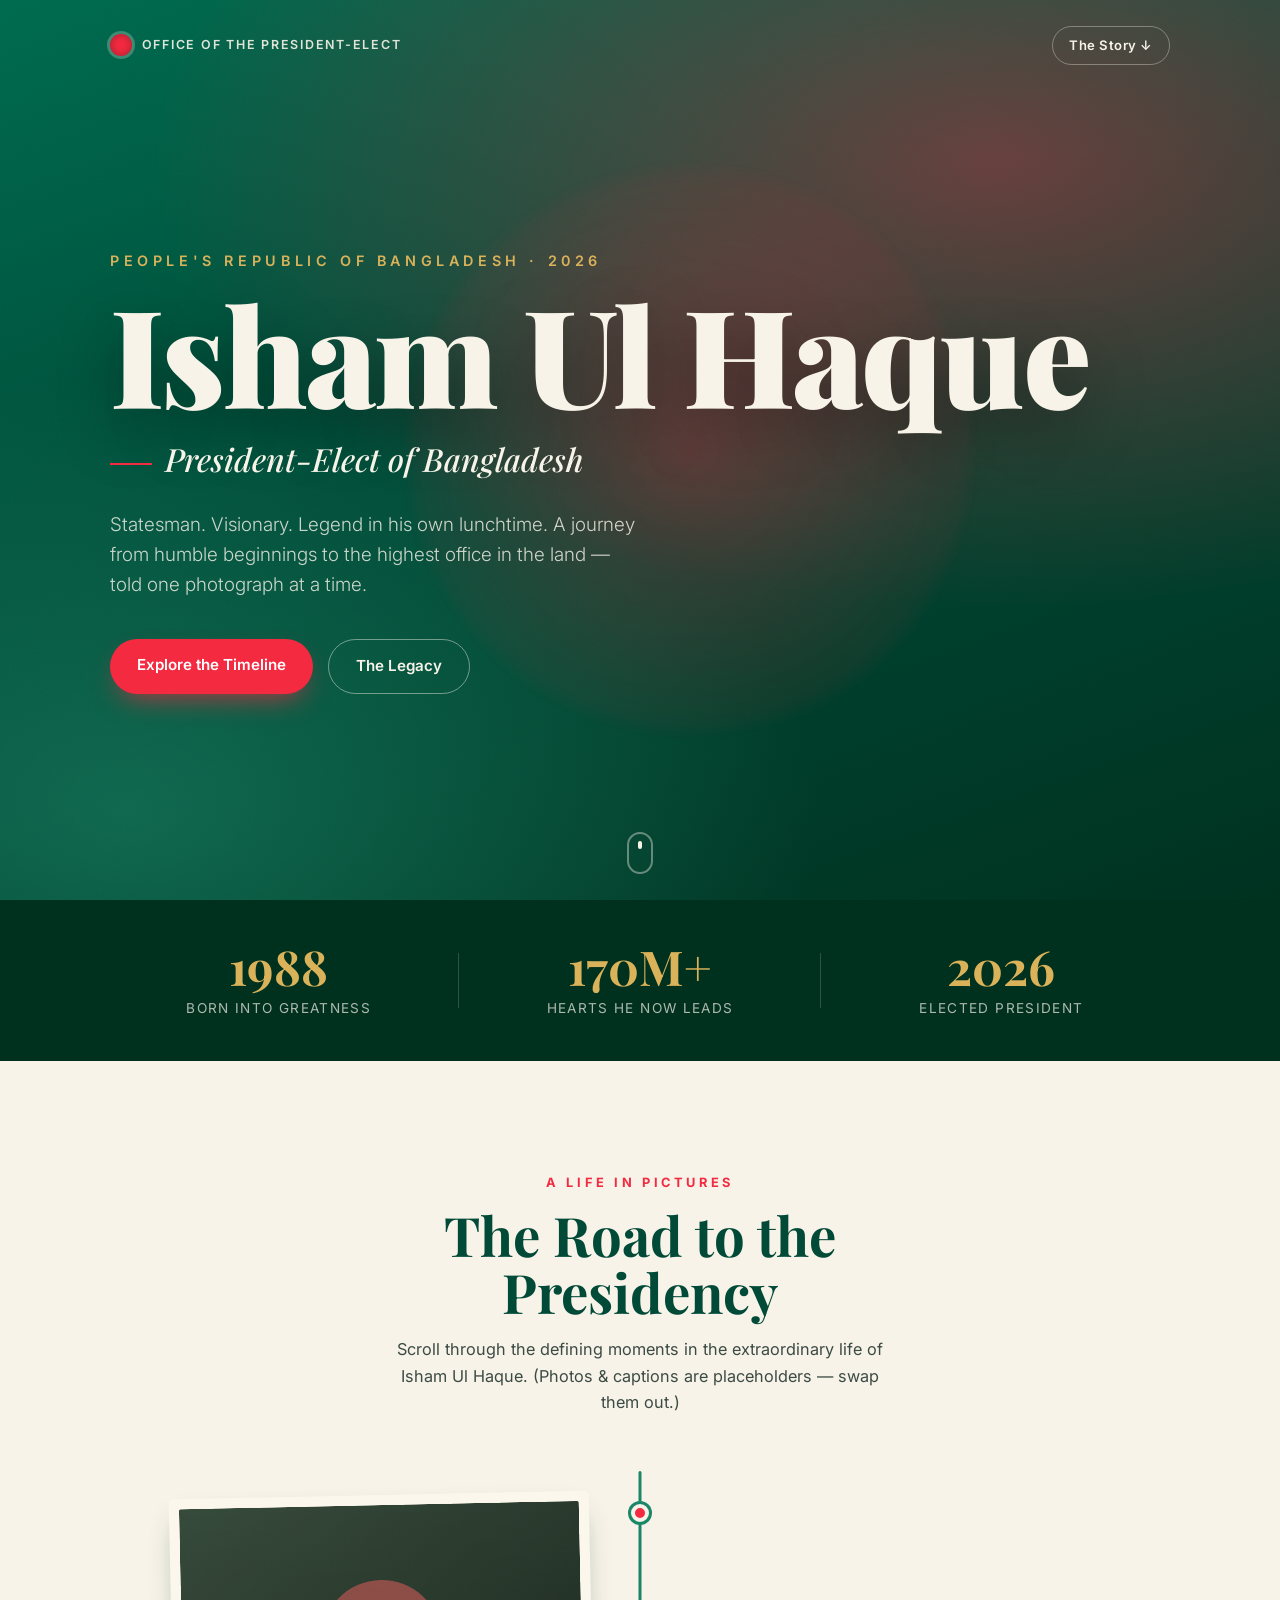
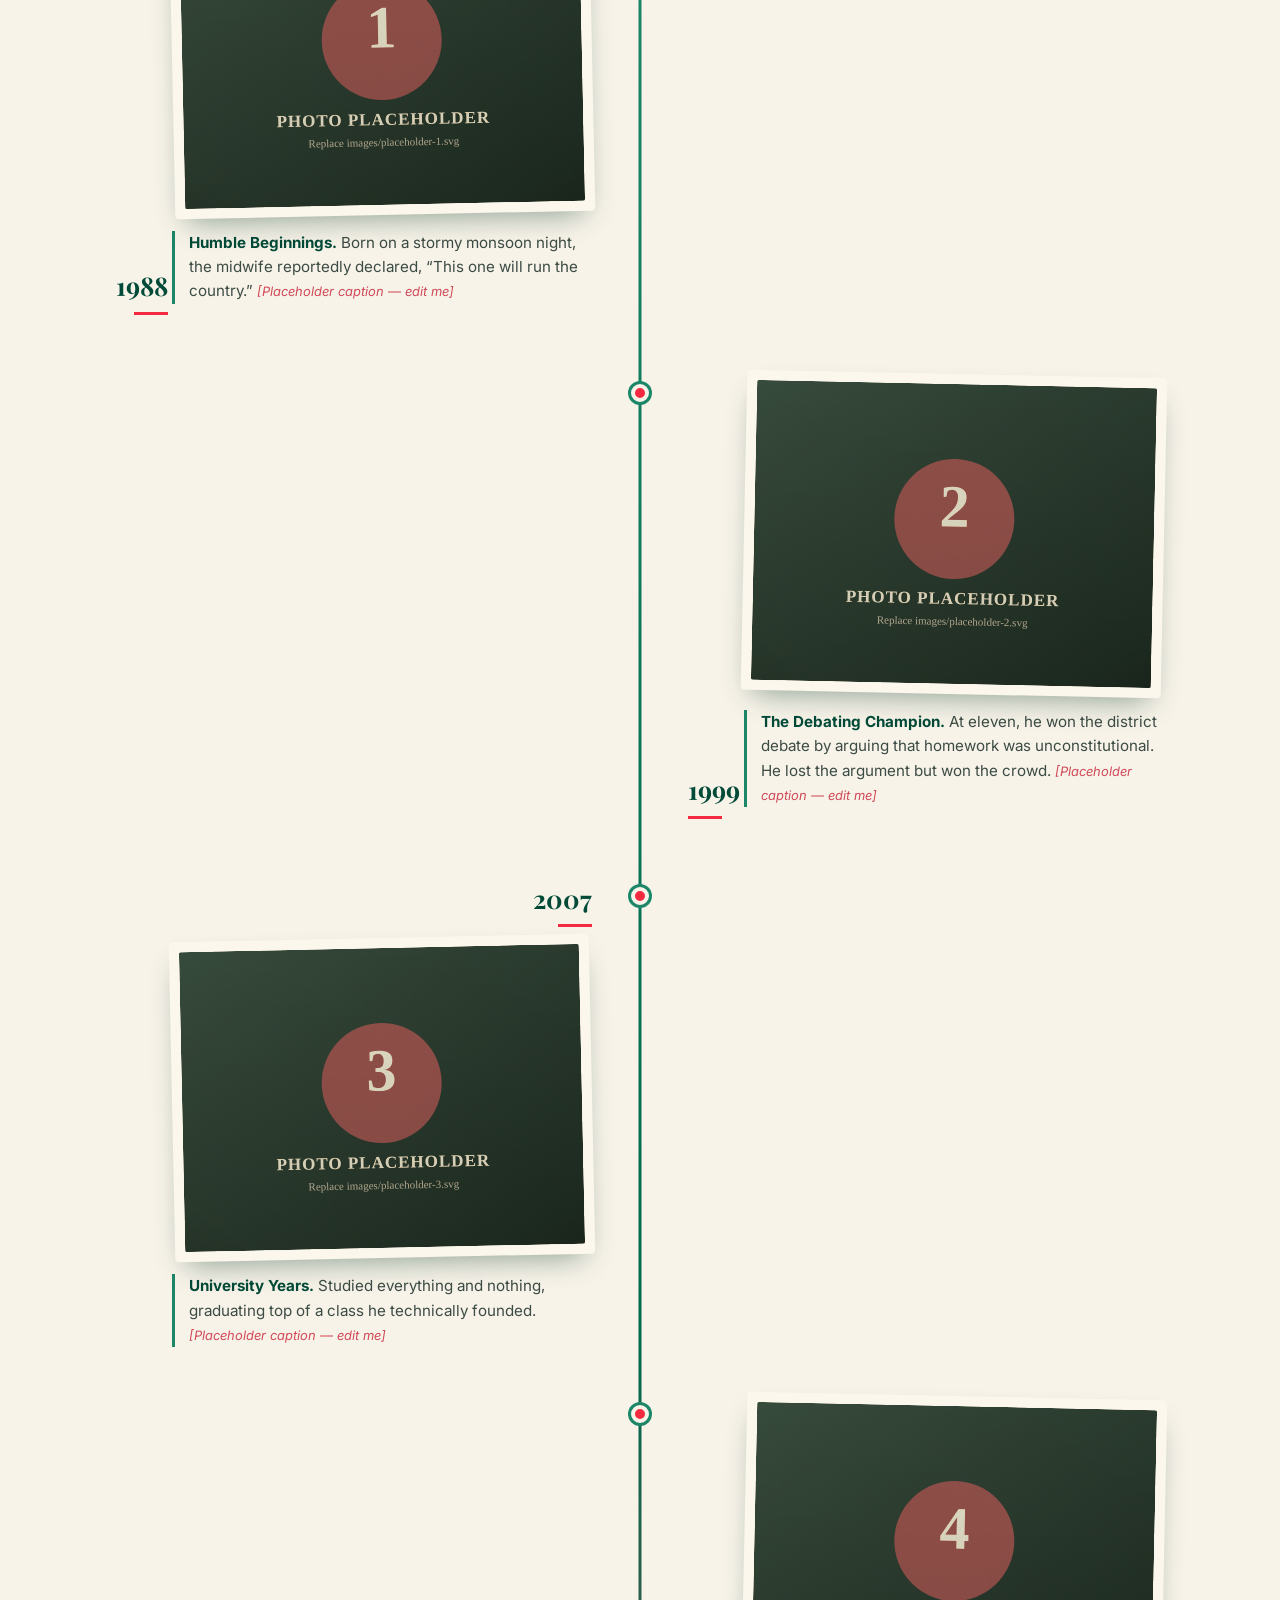
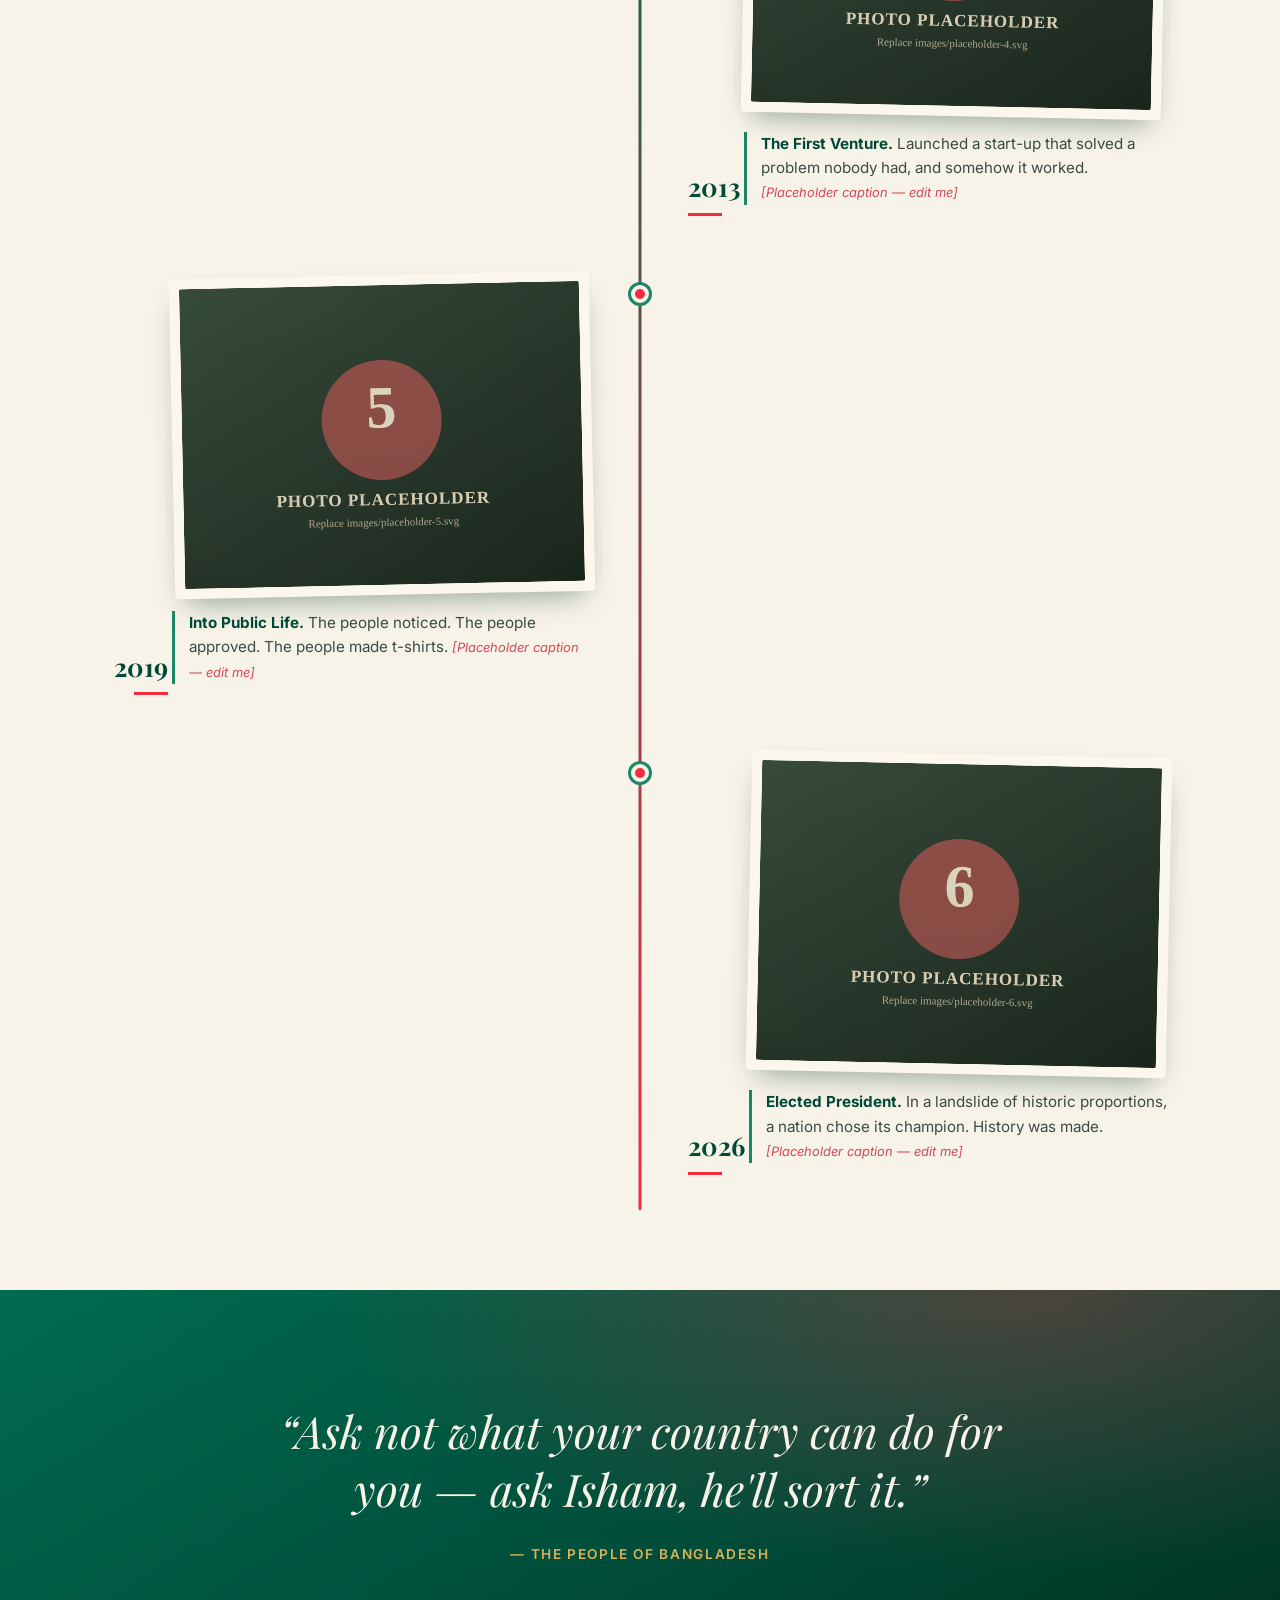
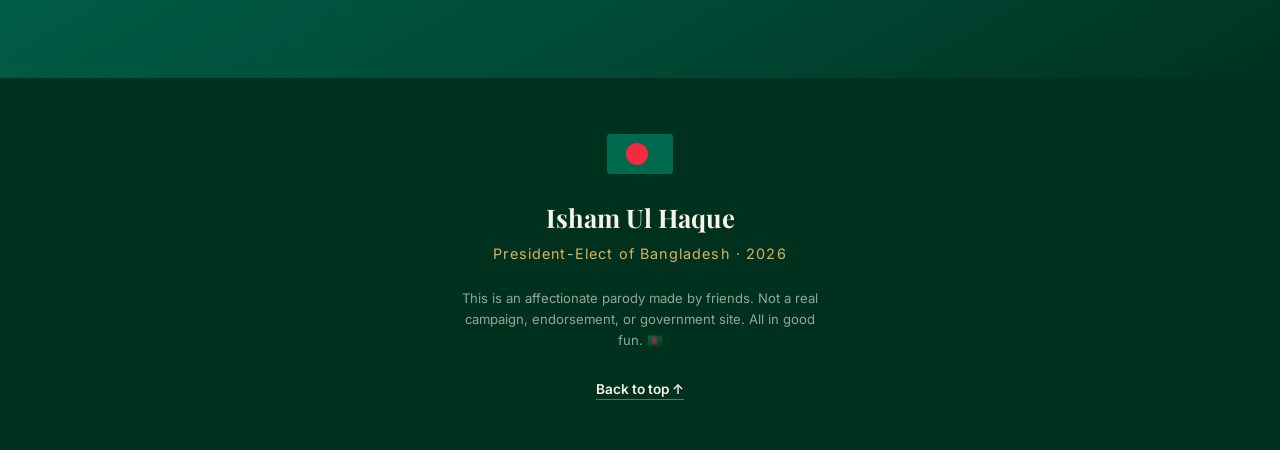
==== index.html @ 790d719e "Add Isham Ul Haque presidential timeline site Static one-page site with a full-width hero and a scro" ====
<!DOCTYPE html>
<html lang="en">
<head>
  <meta charset="UTF-8" />
  <meta name="viewport" content="width=device-width, initial-scale=1.0" />
  <title>Isham Ul Haque — President-Elect of Bangladesh 2026</title>
  <meta name="description" content="The life and biography of Isham Ul Haque, President-Elect of Bangladesh, 2026." />
  <link rel="preconnect" href="https://fonts.googleapis.com" />
  <link rel="preconnect" href="https://fonts.gstatic.com" crossorigin />
  <link href="https://fonts.googleapis.com/css2?family=Playfair+Display:ital,wght@0,500;0,700;0,900;1,500&family=Inter:wght@300;400;500;600;700&display=swap" rel="stylesheet" />
  <link rel="stylesheet" href="styles.css" />
</head>
<body>
  <!-- ===================== HERO / ABOVE THE FOLD ===================== -->
  <header class="hero" id="top">
    <div class="hero__bg" aria-hidden="true"></div>
    <div class="hero__paper" aria-hidden="true"></div>

    <nav class="nav">
      <span class="nav__brand">
        <span class="nav__seal" aria-hidden="true"></span>
        Office of the President-Elect
      </span>
      <a class="nav__cta" href="#timeline">The Story ↓</a>
    </nav>

    <div class="hero__inner">
      <p class="hero__eyebrow">People's Republic of Bangladesh · 2026</p>
      <h1 class="hero__title">Isham Ul&nbsp;Haque</h1>
      <p class="hero__subtitle">President-Elect of Bangladesh</p>
      <p class="hero__lede">
        Statesman. Visionary. Legend in his own lunchtime. A journey from humble
        beginnings to the highest office in the land — told one photograph at a time.
      </p>
      <div class="hero__actions">
        <a class="btn btn--primary" href="#timeline">Explore the Timeline</a>
        <a class="btn btn--ghost" href="#legacy">The Legacy</a>
      </div>
    </div>

    <a href="#timeline" class="hero__scroll" aria-label="Scroll to timeline">
      <span class="hero__scroll-dot"></span>
    </a>
  </header>

  <!-- ===================== INTRO STRIP ===================== -->
  <section class="strip">
    <div class="strip__inner">
      <div class="strip__stat">
        <span class="strip__num" data-count="1988">1988</span>
        <span class="strip__label">Born into greatness</span>
      </div>
      <div class="strip__stat">
        <span class="strip__num" data-count="170">170M+</span>
        <span class="strip__label">Hearts he now leads</span>
      </div>
      <div class="strip__stat">
        <span class="strip__num" data-count="2026">2026</span>
        <span class="strip__label">Elected President</span>
      </div>
    </div>
  </section>

  <!-- ===================== TIMELINE ===================== -->
  <main class="timeline" id="timeline">
    <div class="section-head">
      <p class="section-head__eyebrow">A Life in Pictures</p>
      <h2 class="section-head__title">The Road to the Presidency</h2>
      <p class="section-head__sub">
        Scroll through the defining moments in the extraordinary life of
        Isham Ul Haque. (Photos &amp; captions are placeholders — swap them out.)
      </p>
    </div>

    <ol class="tl">
      <!-- Repeat these <li> blocks for each moment. Replace the image src and text. -->
      <li class="tl__item">
        <div class="tl__marker" aria-hidden="true"></div>
        <span class="tl__year">1988</span>
        <figure class="photo">
          <div class="photo__frame">
            <img src="images/placeholder-1.svg" alt="Placeholder — young Isham" loading="lazy" />
            <span class="photo__grain" aria-hidden="true"></span>
          </div>
          <figcaption class="photo__cap">
            <strong>Humble Beginnings.</strong> Born on a stormy monsoon night,
            the midwife reportedly declared, &ldquo;This one will run the country.&rdquo;
            <em>[Placeholder caption — edit me]</em>
          </figcaption>
        </figure>
      </li>

      <li class="tl__item">
        <div class="tl__marker" aria-hidden="true"></div>
        <span class="tl__year">1999</span>
        <figure class="photo">
          <div class="photo__frame">
            <img src="images/placeholder-2.svg" alt="Placeholder — school days" loading="lazy" />
            <span class="photo__grain" aria-hidden="true"></span>
          </div>
          <figcaption class="photo__cap">
            <strong>The Debating Champion.</strong> At eleven, he won the district
            debate by arguing that homework was unconstitutional. He lost the
            argument but won the crowd. <em>[Placeholder caption — edit me]</em>
          </figcaption>
        </figure>
      </li>

      <li class="tl__item">
        <div class="tl__marker" aria-hidden="true"></div>
        <span class="tl__year">2007</span>
        <figure class="photo">
          <div class="photo__frame">
            <img src="images/placeholder-3.svg" alt="Placeholder — university years" loading="lazy" />
            <span class="photo__grain" aria-hidden="true"></span>
          </div>
          <figcaption class="photo__cap">
            <strong>University Years.</strong> Studied everything and nothing,
            graduating top of a class he technically founded.
            <em>[Placeholder caption — edit me]</em>
          </figcaption>
        </figure>
      </li>

      <li class="tl__item">
        <div class="tl__marker" aria-hidden="true"></div>
        <span class="tl__year">2013</span>
        <figure class="photo">
          <div class="photo__frame">
            <img src="images/placeholder-4.svg" alt="Placeholder — first venture" loading="lazy" />
            <span class="photo__grain" aria-hidden="true"></span>
          </div>
          <figcaption class="photo__cap">
            <strong>The First Venture.</strong> Launched a start-up that solved a
            problem nobody had, and somehow it worked.
            <em>[Placeholder caption — edit me]</em>
          </figcaption>
        </figure>
      </li>

      <li class="tl__item">
        <div class="tl__marker" aria-hidden="true"></div>
        <span class="tl__year">2019</span>
        <figure class="photo">
          <div class="photo__frame">
            <img src="images/placeholder-5.svg" alt="Placeholder — public life" loading="lazy" />
            <span class="photo__grain" aria-hidden="true"></span>
          </div>
          <figcaption class="photo__cap">
            <strong>Into Public Life.</strong> The people noticed. The people
            approved. The people made t-shirts.
            <em>[Placeholder caption — edit me]</em>
          </figcaption>
        </figure>
      </li>

      <li class="tl__item">
        <div class="tl__marker" aria-hidden="true"></div>
        <span class="tl__year">2026</span>
        <figure class="photo">
          <div class="photo__frame">
            <img src="images/placeholder-6.svg" alt="Placeholder — election victory" loading="lazy" />
            <span class="photo__grain" aria-hidden="true"></span>
          </div>
          <figcaption class="photo__cap">
            <strong>Elected President.</strong> In a landslide of historic
            proportions, a nation chose its champion. History was made.
            <em>[Placeholder caption — edit me]</em>
          </figcaption>
        </figure>
      </li>
    </ol>
  </main>

  <!-- ===================== LEGACY / QUOTE ===================== -->
  <section class="legacy" id="legacy">
    <div class="legacy__paper" aria-hidden="true"></div>
    <blockquote class="legacy__quote">
      <p>&ldquo;Ask not what your country can do for you — ask Isham, he'll sort it.&rdquo;</p>
      <cite>— The People of Bangladesh</cite>
    </blockquote>
  </section>

  <!-- ===================== FOOTER ===================== -->
  <footer class="footer">
    <div class="footer__flag" aria-hidden="true">
      <span class="footer__flag-circle"></span>
    </div>
    <p class="footer__title">Isham Ul Haque</p>
    <p class="footer__sub">President-Elect of Bangladesh · 2026</p>
    <p class="footer__disclaimer">
      This is an affectionate parody made by friends. Not a real campaign,
      endorsement, or government site. All in good fun. 🇧🇩
    </p>
    <a class="footer__top" href="#top">Back to top ↑</a>
  </footer>

  <script src="script.js"></script>
</body>
</html>
---- styles.css ----
/* ============================================================
   Isham Ul Haque — President-Elect of Bangladesh 2026
   Palette: Bangladesh flag — Dark Green + Bright Red, plus tones
   ============================================================ */

:root {
  /* Flag core */
  --green: #006a4e;        /* Bangladesh bottle green */
  --green-deep: #004a37;
  --green-dark: #00311f;
  --green-soft: #1c8768;
  --red: #f42a41;          /* Bangladesh red */
  --red-deep: #c81e33;

  /* Tones / neutrals */
  --cream: #f7f3e9;
  --paper: #efe7d3;
  --ink: #1a2420;
  --ink-soft: #3c4b44;
  --gold: #d9b25a;

  --maxw: 1140px;
  --ease: cubic-bezier(0.22, 1, 0.36, 1);
  --shadow-lg: 0 30px 60px -20px rgba(0, 49, 31, 0.55);
  --shadow-md: 0 14px 30px -12px rgba(0, 49, 31, 0.45);
}

* { box-sizing: border-box; }

html { scroll-behavior: smooth; }

body {
  margin: 0;
  font-family: "Inter", system-ui, -apple-system, sans-serif;
  color: var(--ink);
  background: var(--cream);
  line-height: 1.6;
  -webkit-font-smoothing: antialiased;
  overflow-x: hidden;
}

h1, h2, h3, .hero__subtitle, .legacy__quote p, .footer__title {
  font-family: "Playfair Display", Georgia, serif;
}

img { max-width: 100%; display: block; }
a { color: inherit; }

/* ---- Shared paper texture (rough archive look) ---- */
.hero__paper,
.legacy__paper,
.photo__grain {
  background-image: url("data:image/svg+xml,%3Csvg xmlns='http://www.w3.org/2000/svg' width='300' height='300'%3E%3Cfilter id='n'%3E%3CfeTurbulence type='fractalNoise' baseFrequency='0.9' numOctaves='4' stitchTiles='stitch'/%3E%3CfeColorMatrix type='saturate' values='0'/%3E%3C/filter%3E%3Crect width='300' height='300' filter='url(%23n)' opacity='0.5'/%3E%3C/svg%3E");
}

/* ============================================================
   HERO
   ============================================================ */
.hero {
  position: relative;
  min-height: 100svh;
  display: flex;
  flex-direction: column;
  color: var(--cream);
  overflow: hidden;
  isolation: isolate;
}

.hero__bg {
  position: absolute;
  inset: 0;
  z-index: -2;
  background:
    radial-gradient(120% 90% at 78% 18%, rgba(244, 42, 65, 0.42), transparent 55%),
    radial-gradient(90% 80% at 10% 90%, rgba(28, 135, 104, 0.55), transparent 60%),
    linear-gradient(160deg, var(--green) 0%, var(--green-deep) 45%, var(--green-dark) 100%);
}

/* Faint national-circle motif */
.hero__bg::after {
  content: "";
  position: absolute;
  top: 50%;
  left: 50%;
  width: min(70vmin, 620px);
  aspect-ratio: 1;
  transform: translate(-42%, -50%);
  border-radius: 50%;
  background: radial-gradient(circle, rgba(244, 42, 65, 0.30), rgba(244, 42, 65, 0.06) 62%, transparent 66%);
  filter: blur(2px);
}

.hero__paper {
  position: absolute;
  inset: 0;
  z-index: -1;
  opacity: 0.10;
  mix-blend-mode: overlay;
  pointer-events: none;
}

/* Nav */
.nav {
  display: flex;
  align-items: center;
  justify-content: space-between;
  gap: 1rem;
  width: 100%;
  max-width: var(--maxw);
  margin: 0 auto;
  padding: 1.6rem clamp(1.2rem, 4vw, 2.5rem);
}

.nav__brand {
  display: inline-flex;
  align-items: center;
  gap: 0.6rem;
  font-size: 0.78rem;
  font-weight: 600;
  letter-spacing: 0.14em;
  text-transform: uppercase;
  color: rgba(247, 243, 233, 0.9);
}

.nav__seal {
  width: 22px;
  height: 22px;
  border-radius: 50%;
  background: var(--red);
  box-shadow: 0 0 0 3px rgba(247, 243, 233, 0.25), inset 0 0 8px rgba(0,0,0,0.3);
}

.nav__cta {
  font-size: 0.82rem;
  font-weight: 600;
  letter-spacing: 0.04em;
  text-decoration: none;
  padding: 0.5rem 1rem;
  border: 1px solid rgba(247, 243, 233, 0.35);
  border-radius: 999px;
  transition: background 0.3s var(--ease), border-color 0.3s var(--ease);
}
.nav__cta:hover { background: rgba(247, 243, 233, 0.12); border-color: rgba(247,243,233,0.6); }

/* Hero content */
.hero__inner {
  flex: 1;
  display: flex;
  flex-direction: column;
  justify-content: center;
  width: 100%;
  max-width: var(--maxw);
  margin: 0 auto;
  padding: 2rem clamp(1.2rem, 4vw, 2.5rem) 5rem;
}

.hero__eyebrow {
  margin: 0 0 1rem;
  font-size: clamp(0.72rem, 1.4vw, 0.9rem);
  letter-spacing: 0.32em;
  text-transform: uppercase;
  color: var(--gold);
  font-weight: 600;
}

.hero__title {
  margin: 0;
  font-weight: 900;
  font-size: clamp(3rem, 11vw, 8.5rem);
  line-height: 0.95;
  letter-spacing: -0.02em;
  text-shadow: 0 20px 60px rgba(0, 0, 0, 0.35);
}

.hero__subtitle {
  margin: 1rem 0 0;
  font-style: italic;
  font-weight: 500;
  font-size: clamp(1.2rem, 3.5vw, 2rem);
  color: var(--cream);
}

.hero__subtitle::before {
  content: "";
  display: inline-block;
  width: 42px;
  height: 2px;
  background: var(--red);
  vertical-align: middle;
  margin-right: 0.8rem;
}

.hero__lede {
  max-width: 44ch;
  margin: 1.6rem 0 2.4rem;
  font-size: clamp(1rem, 2vw, 1.18rem);
  color: rgba(247, 243, 233, 0.82);
  font-weight: 300;
}

.hero__actions { display: flex; flex-wrap: wrap; gap: 0.9rem; }

.btn {
  display: inline-block;
  padding: 0.9rem 1.7rem;
  border-radius: 999px;
  font-weight: 600;
  font-size: 0.95rem;
  text-decoration: none;
  transition: transform 0.25s var(--ease), box-shadow 0.25s var(--ease), background 0.25s var(--ease);
}
.btn--primary {
  background: var(--red);
  color: #fff;
  box-shadow: 0 12px 28px -10px rgba(244, 42, 65, 0.8);
}
.btn--primary:hover { background: var(--red-deep); transform: translateY(-3px); }
.btn--ghost {
  border: 1px solid rgba(247, 243, 233, 0.45);
  color: var(--cream);
}
.btn--ghost:hover { background: rgba(247, 243, 233, 0.1); transform: translateY(-3px); }

/* Scroll cue */
.hero__scroll {
  position: absolute;
  left: 50%;
  bottom: 1.6rem;
  transform: translateX(-50%);
  width: 26px;
  height: 42px;
  border: 2px solid rgba(247, 243, 233, 0.4);
  border-radius: 999px;
  display: flex;
  justify-content: center;
  padding-top: 7px;
}
.hero__scroll-dot {
  width: 4px; height: 8px;
  border-radius: 999px;
  background: var(--cream);
  animation: scrollDot 1.6s infinite;
}
@keyframes scrollDot {
  0% { opacity: 0; transform: translateY(-4px); }
  40% { opacity: 1; }
  80%, 100% { opacity: 0; transform: translateY(12px); }
}

/* ============================================================
   STAT STRIP
   ============================================================ */
.strip {
  background: var(--green-dark);
  color: var(--cream);
}
.strip__inner {
  max-width: var(--maxw);
  margin: 0 auto;
  padding: 2.6rem clamp(1.2rem, 4vw, 2.5rem);
  display: grid;
  grid-template-columns: repeat(3, 1fr);
  gap: 1.5rem;
  text-align: center;
}
.strip__stat { position: relative; }
.strip__stat:not(:last-child)::after {
  content: "";
  position: absolute;
  right: -0.75rem;
  top: 15%;
  height: 70%;
  width: 1px;
  background: rgba(247, 243, 233, 0.18);
}
.strip__num {
  display: block;
  font-family: "Playfair Display", serif;
  font-weight: 700;
  font-size: clamp(1.8rem, 5vw, 3rem);
  color: var(--gold);
  line-height: 1;
}
.strip__label {
  display: block;
  margin-top: 0.5rem;
  font-size: clamp(0.72rem, 1.6vw, 0.85rem);
  letter-spacing: 0.1em;
  text-transform: uppercase;
  color: rgba(247, 243, 233, 0.7);
}

/* ============================================================
   SECTION HEAD
   ============================================================ */
.section-head {
  max-width: 720px;
  margin: 0 auto;
  padding: clamp(3.5rem, 8vw, 6rem) 1.5rem 1rem;
  text-align: center;
}
.section-head__eyebrow {
  margin: 0 0 0.8rem;
  color: var(--red);
  font-weight: 700;
  letter-spacing: 0.28em;
  text-transform: uppercase;
  font-size: 0.8rem;
}
.section-head__title {
  margin: 0;
  font-size: clamp(2rem, 5.5vw, 3.4rem);
  font-weight: 700;
  color: var(--green-deep);
  line-height: 1.05;
}
.section-head__sub {
  margin: 1rem auto 0;
  max-width: 52ch;
  color: var(--ink-soft);
  font-size: 1.02rem;
}

/* ============================================================
   TIMELINE
   ============================================================ */
.timeline {
  max-width: var(--maxw);
  margin: 0 auto;
  padding: 1rem clamp(1.2rem, 4vw, 2.5rem) 2rem;
}

.tl {
  list-style: none;
  margin: 2.5rem 0 0;
  padding: 0;
  position: relative;
}
/* central spine */
.tl::before {
  content: "";
  position: absolute;
  top: 0;
  bottom: 0;
  left: 50%;
  transform: translateX(-50%);
  width: 3px;
  background: linear-gradient(var(--green-soft), var(--green), var(--red));
  border-radius: 3px;
}

.tl__item {
  position: relative;
  width: 50%;
  padding: 1.5rem 3rem 1.5rem 0;
  /* reveal-on-scroll */
  opacity: 0;
  transform: translateY(40px);
  transition: opacity 0.7s var(--ease), transform 0.7s var(--ease);
}
.tl__item.is-visible { opacity: 1; transform: none; }

.tl__item:nth-child(even) {
  margin-left: 50%;
  padding: 1.5rem 0 1.5rem 3rem;
}

.tl__marker {
  position: absolute;
  top: 2.1rem;
  width: 18px;
  height: 18px;
  border-radius: 50%;
  background: var(--red);
  border: 4px solid var(--cream);
  box-shadow: 0 0 0 3px var(--green-soft);
  z-index: 2;
}
.tl__item:nth-child(odd) .tl__marker { right: -9px; }
.tl__item:nth-child(even) .tl__marker { left: -9px; }

.tl__year {
  display: inline-block;
  font-family: "Playfair Display", serif;
  font-weight: 700;
  font-size: 1.6rem;
  color: var(--green-deep);
  margin-bottom: 0.7rem;
}
.tl__year::after {
  content: "";
  display: block;
  width: 34px;
  height: 3px;
  background: var(--red);
  margin-top: 0.35rem;
}
.tl__item:nth-child(odd) { text-align: right; }
.tl__item:nth-child(odd) .tl__year::after { margin-left: auto; }

/* ---- Archive photo card ---- */
.photo {
  margin: 0;
  display: inline-block;
  max-width: 420px;
  text-align: left;
}
.tl__item:nth-child(odd) .photo { margin-left: auto; }

.photo__frame {
  position: relative;
  overflow: hidden;
  border-radius: 4px;
  padding: 10px;                       /* photo-print border */
  background: #fbf7ec;
  box-shadow: var(--shadow-md);
  transform: rotate(-1.2deg);
  transition: transform 0.4s var(--ease), box-shadow 0.4s var(--ease);
}
.tl__item:nth-child(even) .photo__frame { transform: rotate(1.2deg); }
.photo__frame:hover {
  transform: rotate(0deg) scale(1.02);
  box-shadow: var(--shadow-lg);
}

.photo__frame img {
  width: 100%;
  aspect-ratio: 4 / 3;
  object-fit: cover;
  border-radius: 2px;
  /* archive / sepia treatment */
  filter: sepia(0.55) contrast(0.95) brightness(0.98) saturate(0.85);
}

/* rough paper grain overlaid on the photo */
.photo__grain {
  position: absolute;
  inset: 10px;
  border-radius: 2px;
  pointer-events: none;
  opacity: 0.35;
  mix-blend-mode: multiply;
  background-size: 220px 220px;
}
/* warm sepia wash + vignette for the archive feel */
.photo__frame::after {
  content: "";
  position: absolute;
  inset: 10px;
  border-radius: 2px;
  pointer-events: none;
  background:
    radial-gradient(120% 120% at 50% 40%, transparent 55%, rgba(60, 40, 15, 0.35) 100%),
    linear-gradient(180deg, rgba(120, 88, 40, 0.12), rgba(90, 60, 20, 0.20));
  mix-blend-mode: multiply;
}

.photo__cap {
  margin-top: 1rem;
  font-size: 0.95rem;
  color: var(--ink-soft);
  border-left: 3px solid var(--green-soft);
  padding-left: 0.9rem;
}
.photo__cap strong { color: var(--green-deep); }
.photo__cap em { color: var(--red-deep); font-style: italic; opacity: 0.8; font-size: 0.85em; }

/* ============================================================
   LEGACY QUOTE
   ============================================================ */
.legacy {
  position: relative;
  margin-top: 3rem;
  padding: clamp(4rem, 10vw, 7rem) 1.5rem;
  background:
    radial-gradient(90% 120% at 80% 0%, rgba(244, 42, 65, 0.30), transparent 60%),
    linear-gradient(150deg, var(--green) 0%, var(--green-deep) 60%, var(--green-dark) 100%);
  color: var(--cream);
  text-align: center;
  overflow: hidden;
  isolation: isolate;
}
.legacy__paper {
  position: absolute;
  inset: 0;
  z-index: -1;
  opacity: 0.09;
  mix-blend-mode: overlay;
}
.legacy__quote { margin: 0 auto; max-width: 780px; }
.legacy__quote p {
  font-size: clamp(1.5rem, 4.2vw, 2.8rem);
  font-style: italic;
  line-height: 1.3;
  margin: 0 0 1.4rem;
}
.legacy__quote cite {
  font-style: normal;
  font-weight: 600;
  letter-spacing: 0.12em;
  text-transform: uppercase;
  font-size: 0.85rem;
  color: var(--gold);
}

/* ============================================================
   FOOTER
   ============================================================ */
.footer {
  background: var(--green-dark);
  color: var(--cream);
  text-align: center;
  padding: 3.5rem 1.5rem 3rem;
}
.footer__flag {
  width: 66px;
  height: 40px;
  margin: 0 auto 1.4rem;
  background: var(--green);
  border-radius: 3px;
  display: flex;
  align-items: center;
  justify-content: center;
  box-shadow: var(--shadow-md);
}
.footer__flag-circle {
  width: 22px; height: 22px;
  border-radius: 50%;
  background: var(--red);
  margin-left: -6px;                    /* offset like the real flag */
}
.footer__title {
  margin: 0;
  font-size: 1.6rem;
  font-weight: 700;
}
.footer__sub {
  margin: 0.3rem 0 1.4rem;
  color: var(--gold);
  letter-spacing: 0.08em;
  font-size: 0.9rem;
}
.footer__disclaimer {
  max-width: 46ch;
  margin: 0 auto 1.6rem;
  font-size: 0.82rem;
  color: rgba(247, 243, 233, 0.6);
}
.footer__top {
  font-size: 0.85rem;
  font-weight: 600;
  text-decoration: none;
  color: var(--cream);
  border-bottom: 1px solid rgba(247, 243, 233, 0.35);
  padding-bottom: 2px;
}
.footer__top:hover { color: var(--gold); border-color: var(--gold); }

/* ============================================================
   RESPONSIVE — collapse timeline to single rail on mobile
   ============================================================ */
@media (max-width: 720px) {
  .tl::before { left: 18px; }
  .tl__item,
  .tl__item:nth-child(even) {
    width: 100%;
    margin-left: 0;
    padding: 1.2rem 0 1.2rem 3rem;
    text-align: left;
  }
  .tl__item:nth-child(odd) { text-align: left; }
  .tl__item:nth-child(odd) .tl__year::after { margin-left: 0; }
  .tl__item:nth-child(odd) .tl__marker,
  .tl__item:nth-child(even) .tl__marker { left: 9px; right: auto; }
  .tl__item:nth-child(odd) .photo { margin-left: 0; }
  .photo { max-width: 100%; }
}

@media (max-width: 420px) {
  .strip__inner { grid-template-columns: 1fr; gap: 1.8rem; }
  .strip__stat:not(:last-child)::after { display: none; }
}

/* Respect reduced motion */
@media (prefers-reduced-motion: reduce) {
  html { scroll-behavior: auto; }
  .tl__item { opacity: 1; transform: none; transition: none; }
  .hero__scroll-dot { animation: none; }
}
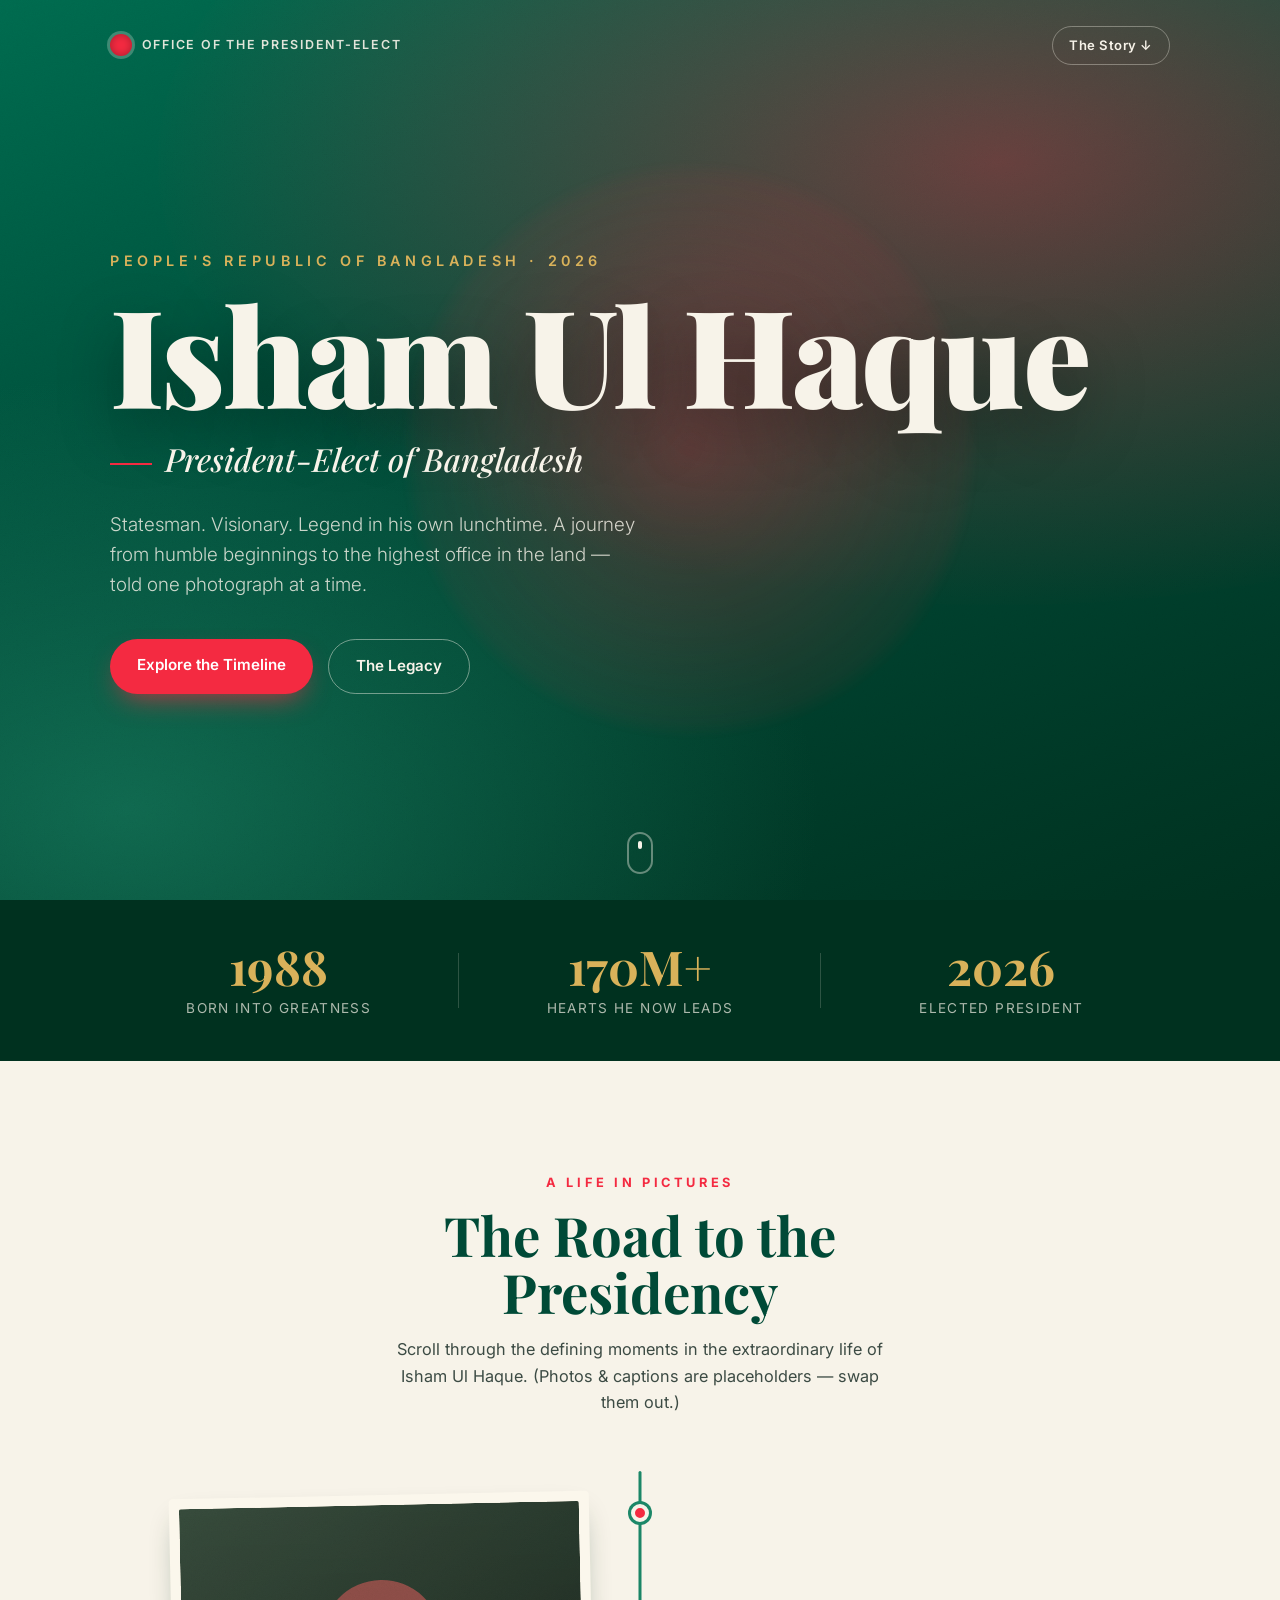
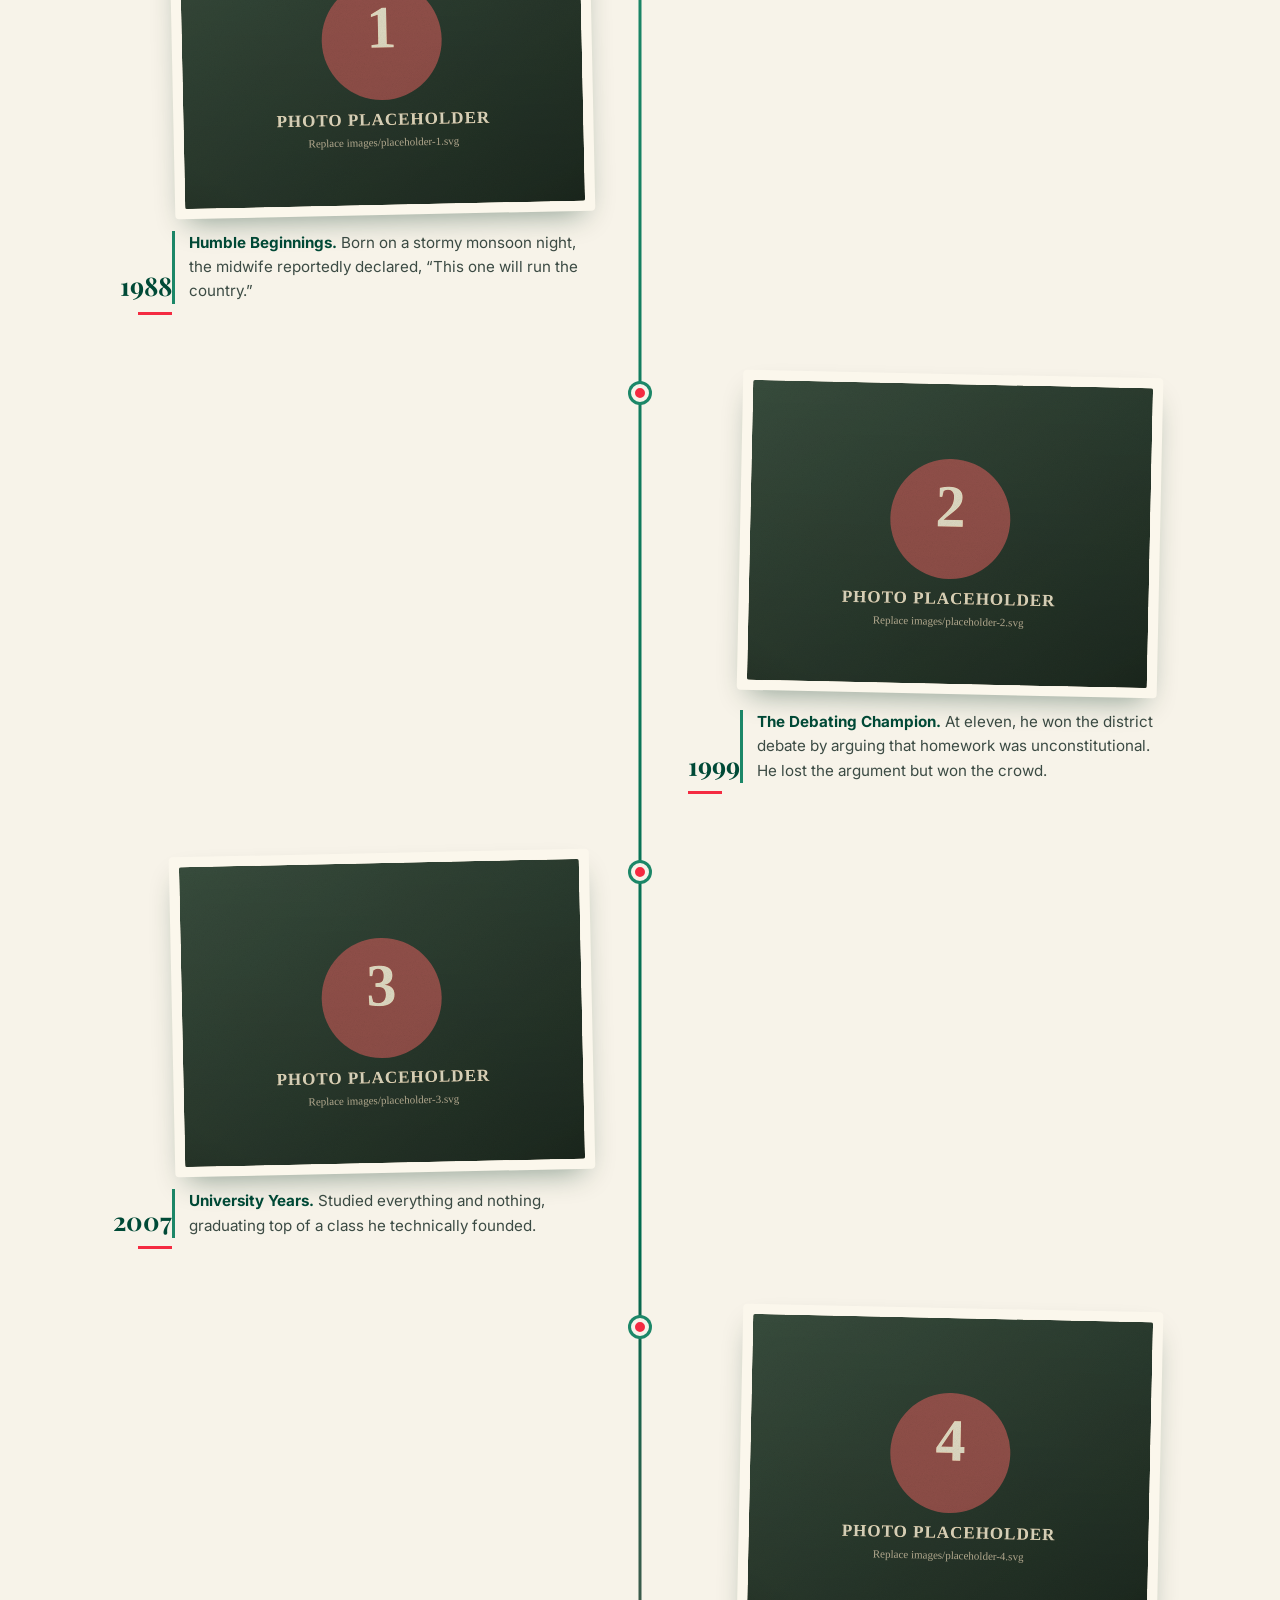
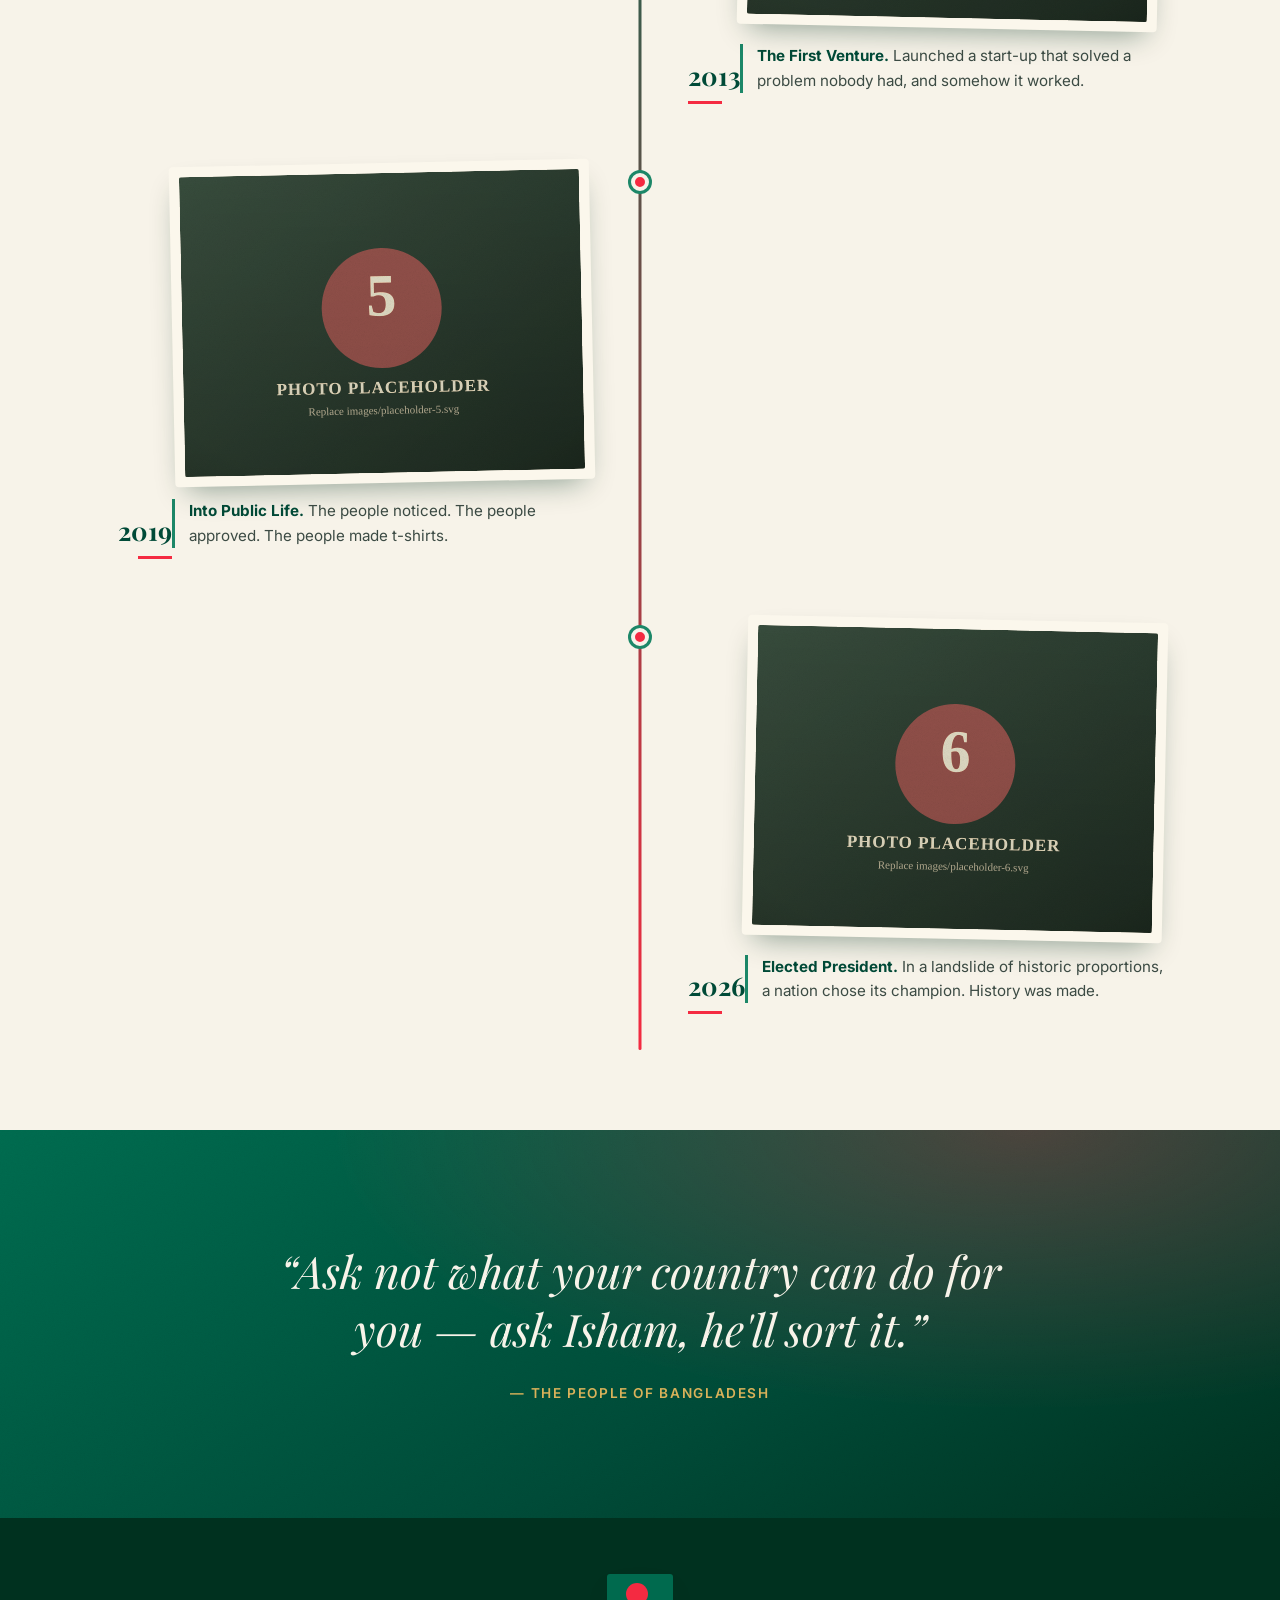
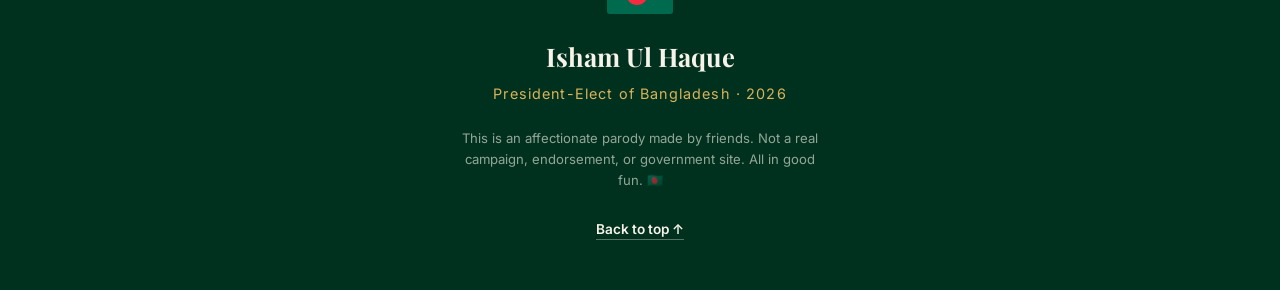
==== commit 4a477d87: "Add a simple offline CMS for timeline content Make the timeline data-driven and add a no-login edito" ====
--- a/index.html
+++ b/index.html
@@ -72,104 +72,15 @@
       </p>
     </div>
 
-    <ol class="tl">
-      <!-- Repeat these <li> blocks for each moment. Replace the image src and text. -->
-      <li class="tl__item">
-        <div class="tl__marker" aria-hidden="true"></div>
-        <span class="tl__year">1988</span>
-        <figure class="photo">
-          <div class="photo__frame">
-            <img src="images/placeholder-1.svg" alt="Placeholder — young Isham" loading="lazy" />
-            <span class="photo__grain" aria-hidden="true"></span>
-          </div>
-          <figcaption class="photo__cap">
-            <strong>Humble Beginnings.</strong> Born on a stormy monsoon night,
-            the midwife reportedly declared, &ldquo;This one will run the country.&rdquo;
-            <em>[Placeholder caption — edit me]</em>
-          </figcaption>
-        </figure>
-      </li>
-
-      <li class="tl__item">
-        <div class="tl__marker" aria-hidden="true"></div>
-        <span class="tl__year">1999</span>
-        <figure class="photo">
-          <div class="photo__frame">
-            <img src="images/placeholder-2.svg" alt="Placeholder — school days" loading="lazy" />
-            <span class="photo__grain" aria-hidden="true"></span>
-          </div>
-          <figcaption class="photo__cap">
-            <strong>The Debating Champion.</strong> At eleven, he won the district
-            debate by arguing that homework was unconstitutional. He lost the
-            argument but won the crowd. <em>[Placeholder caption — edit me]</em>
-          </figcaption>
-        </figure>
-      </li>
-
-      <li class="tl__item">
-        <div class="tl__marker" aria-hidden="true"></div>
-        <span class="tl__year">2007</span>
-        <figure class="photo">
-          <div class="photo__frame">
-            <img src="images/placeholder-3.svg" alt="Placeholder — university years" loading="lazy" />
-            <span class="photo__grain" aria-hidden="true"></span>
-          </div>
-          <figcaption class="photo__cap">
-            <strong>University Years.</strong> Studied everything and nothing,
-            graduating top of a class he technically founded.
-            <em>[Placeholder caption — edit me]</em>
-          </figcaption>
-        </figure>
-      </li>
-
-      <li class="tl__item">
-        <div class="tl__marker" aria-hidden="true"></div>
-        <span class="tl__year">2013</span>
-        <figure class="photo">
-          <div class="photo__frame">
-            <img src="images/placeholder-4.svg" alt="Placeholder — first venture" loading="lazy" />
-            <span class="photo__grain" aria-hidden="true"></span>
-          </div>
-          <figcaption class="photo__cap">
-            <strong>The First Venture.</strong> Launched a start-up that solved a
-            problem nobody had, and somehow it worked.
-            <em>[Placeholder caption — edit me]</em>
-          </figcaption>
-        </figure>
-      </li>
-
-      <li class="tl__item">
-        <div class="tl__marker" aria-hidden="true"></div>
-        <span class="tl__year">2019</span>
-        <figure class="photo">
-          <div class="photo__frame">
-            <img src="images/placeholder-5.svg" alt="Placeholder — public life" loading="lazy" />
-            <span class="photo__grain" aria-hidden="true"></span>
-          </div>
-          <figcaption class="photo__cap">
-            <strong>Into Public Life.</strong> The people noticed. The people
-            approved. The people made t-shirts.
-            <em>[Placeholder caption — edit me]</em>
-          </figcaption>
-        </figure>
-      </li>
-
-      <li class="tl__item">
-        <div class="tl__marker" aria-hidden="true"></div>
-        <span class="tl__year">2026</span>
-        <figure class="photo">
-          <div class="photo__frame">
-            <img src="images/placeholder-6.svg" alt="Placeholder — election victory" loading="lazy" />
-            <span class="photo__grain" aria-hidden="true"></span>
-          </div>
-          <figcaption class="photo__cap">
-            <strong>Elected President.</strong> In a landslide of historic
-            proportions, a nation chose its champion. History was made.
-            <em>[Placeholder caption — edit me]</em>
-          </figcaption>
-        </figure>
-      </li>
-    </ol>
+    <!-- Timeline entries are rendered from data/timeline.json by script.js.
+         To add/edit moments, use builder.html or edit data/timeline.json directly. -->
+    <ol class="tl" id="tl"></ol>
+    <noscript>
+      <p style="text-align:center;max-width:60ch;margin:0 auto;padding:1rem;">
+        This timeline is built from <code>data/timeline.json</code> and needs
+        JavaScript to display. Please enable JavaScript to view the story.
+      </p>
+    </noscript>
   </main>
 
   <!-- ===================== LEGACY / QUOTE ===================== -->
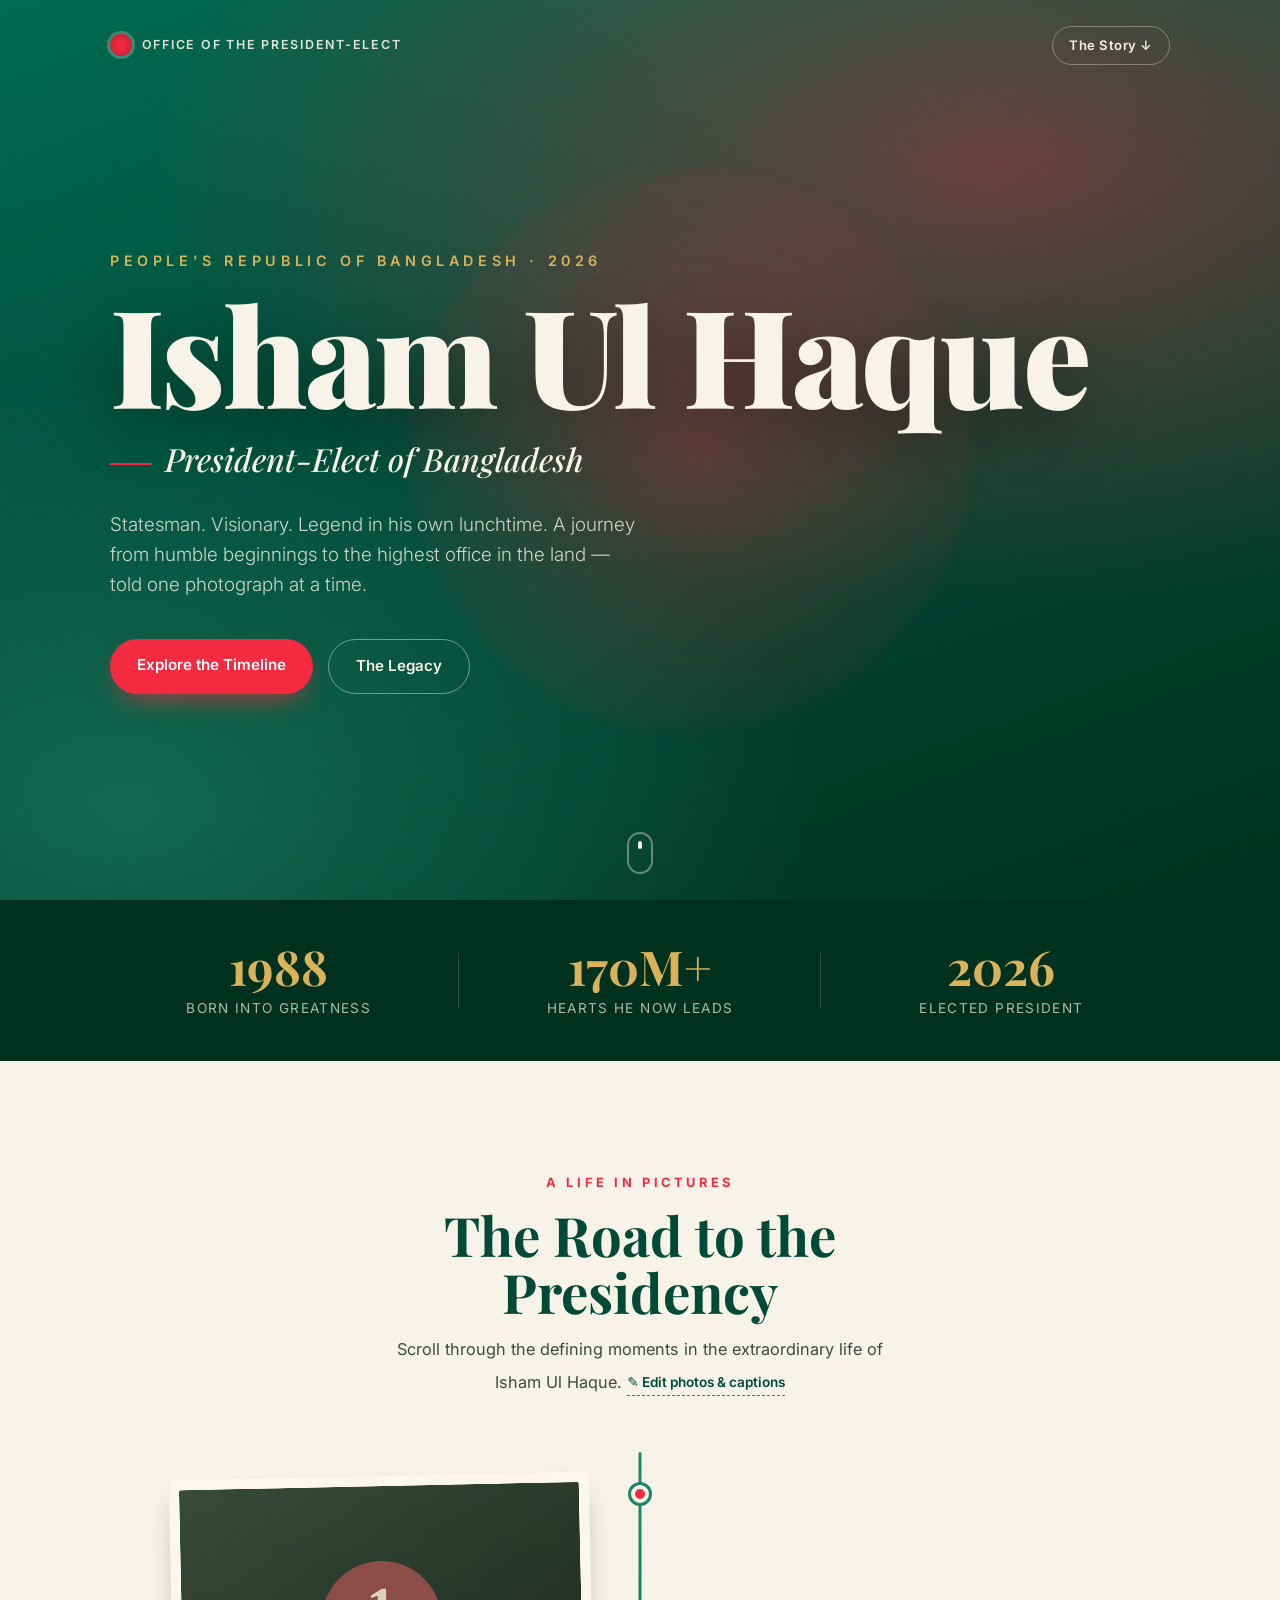
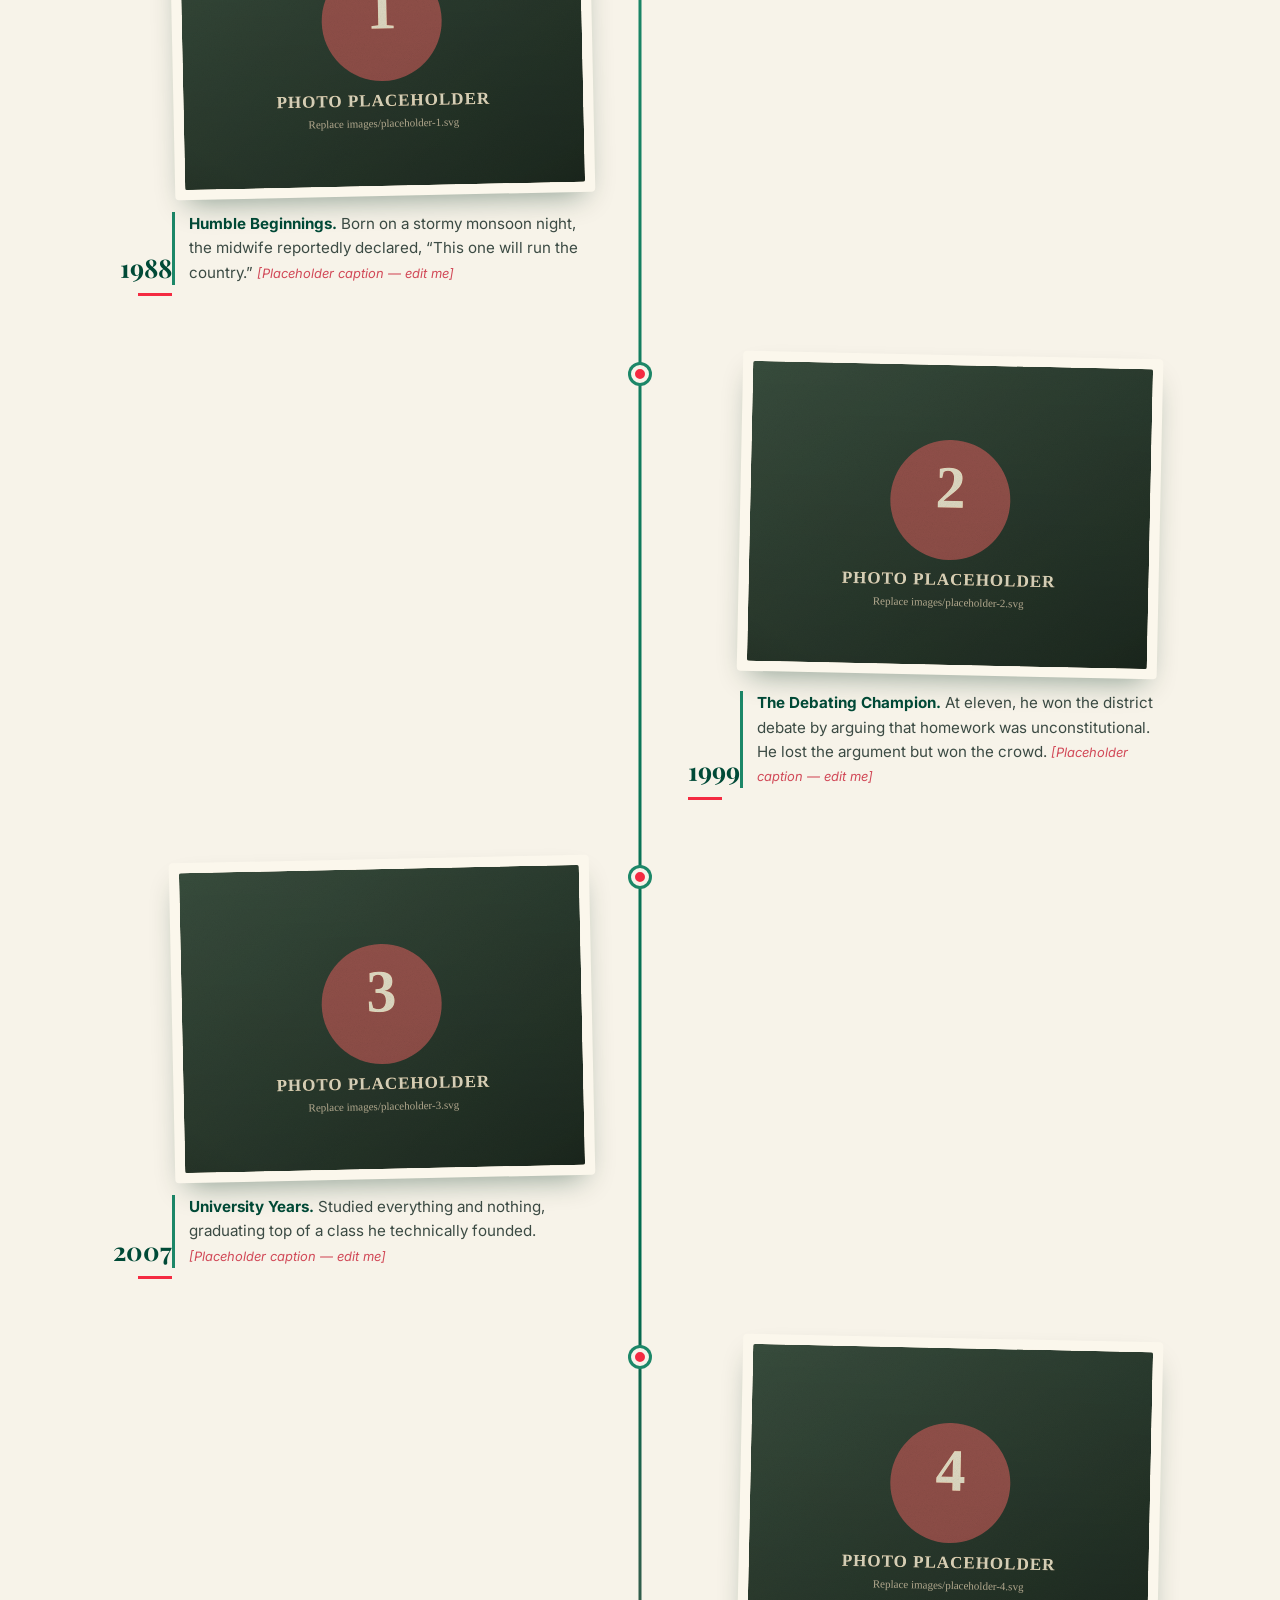
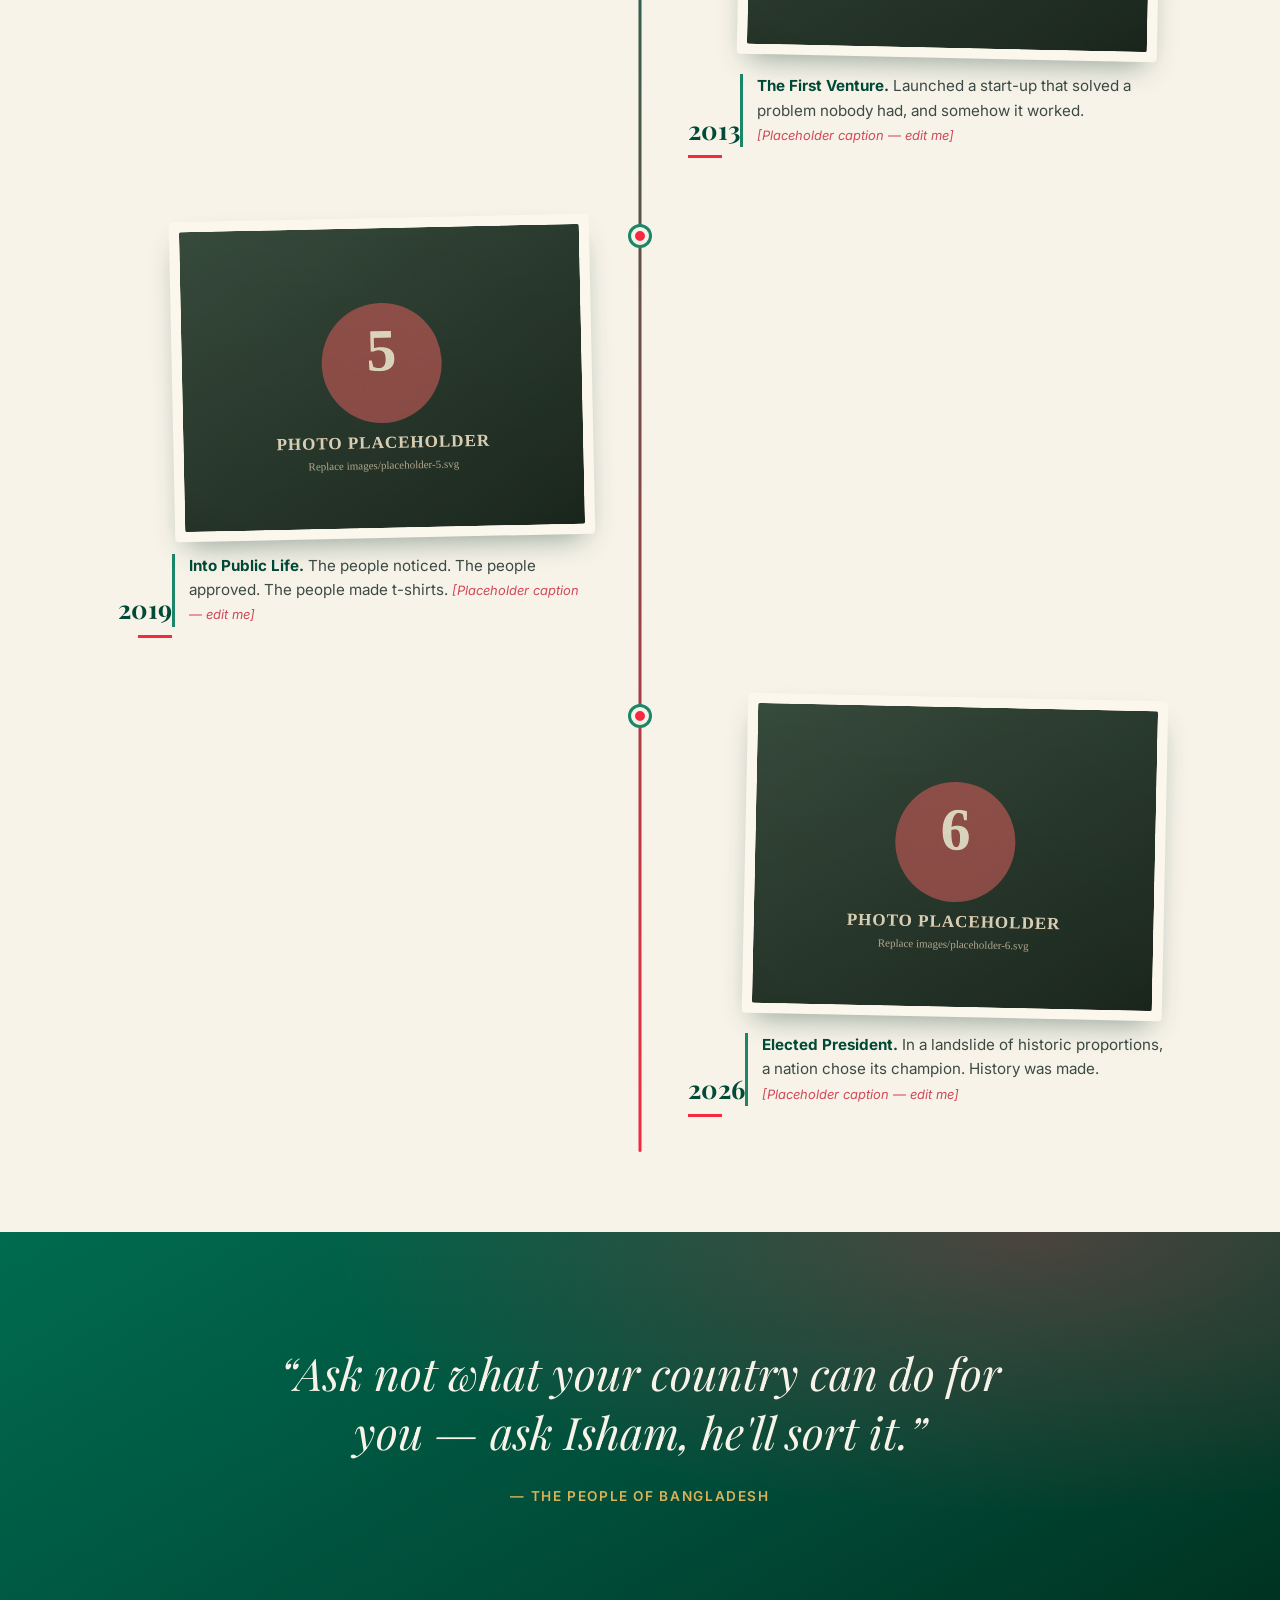
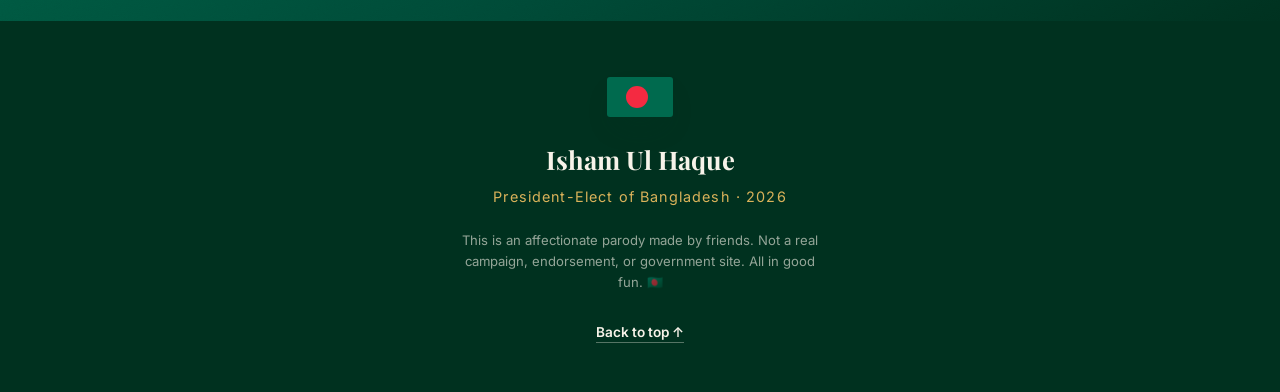
==== commit c81d65d2: "Add photo/caption CMS editor for the timeline Introduce a no-code content editor (admin.html) for ma" ====
--- a/index.html
+++ b/index.html
@@ -68,19 +68,19 @@
       <h2 class="section-head__title">The Road to the Presidency</h2>
       <p class="section-head__sub">
         Scroll through the defining moments in the extraordinary life of
-        Isham Ul Haque. (Photos &amp; captions are placeholders — swap them out.)
+        Isham Ul Haque.
+        <a class="section-head__admin" href="admin.html">✎ Edit photos &amp; captions</a>
       </p>
     </div>
 
     <!-- Timeline entries are rendered from data/timeline.json by script.js.
-         To add/edit moments, use builder.html or edit data/timeline.json directly. -->
-    <ol class="tl" id="tl"></ol>
-    <noscript>
-      <p style="text-align:center;max-width:60ch;margin:0 auto;padding:1rem;">
-        This timeline is built from <code>data/timeline.json</code> and needs
-        JavaScript to display. Please enable JavaScript to view the story.
-      </p>
-    </noscript>
+         Use admin.html to add, edit, reorder and export them. -->
+    <ol class="tl" id="tl" aria-live="polite"></ol>
+
+    <p class="tl__empty" id="tl-empty" hidden>
+      No moments yet. Head to the
+      <a href="admin.html">photo &amp; caption editor</a> to add some.
+    </p>
   </main>
 
   <!-- ===================== LEGACY / QUOTE ===================== -->
--- a/styles.css
+++ b/styles.css
@@ -320,6 +320,25 @@
   color: var(--ink-soft);
   font-size: 1.02rem;
 }
+.section-head__admin {
+  display: inline-block;
+  margin-top: 0.6rem;
+  font-size: 0.85rem;
+  font-weight: 600;
+  color: var(--green-deep);
+  text-decoration: none;
+  border-bottom: 1px dashed var(--green-soft);
+  padding-bottom: 1px;
+}
+.section-head__admin:hover { color: var(--red-deep); border-color: var(--red); }
+
+.tl__empty {
+  max-width: 46ch;
+  margin: 2rem auto;
+  text-align: center;
+  color: var(--ink-soft);
+}
+.tl__empty a { color: var(--green-deep); font-weight: 600; }
 
 /* ============================================================
    TIMELINE
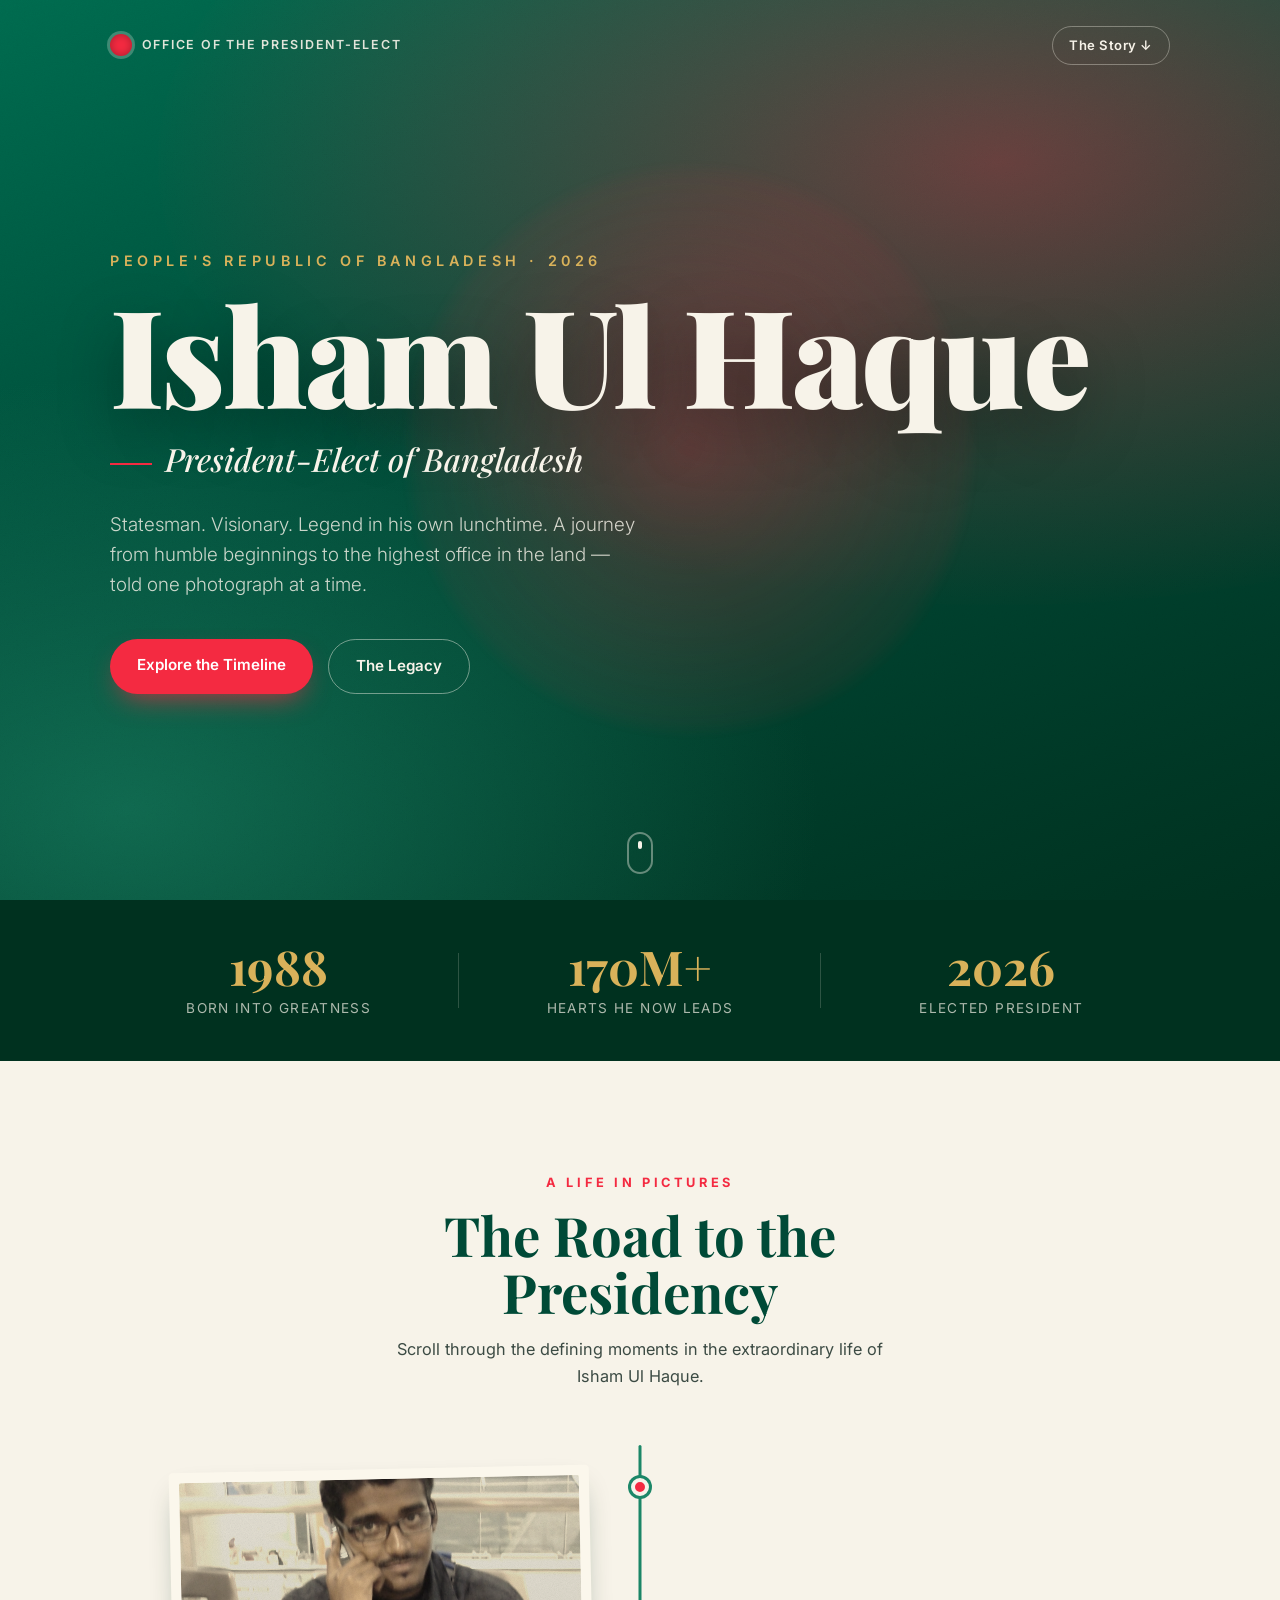
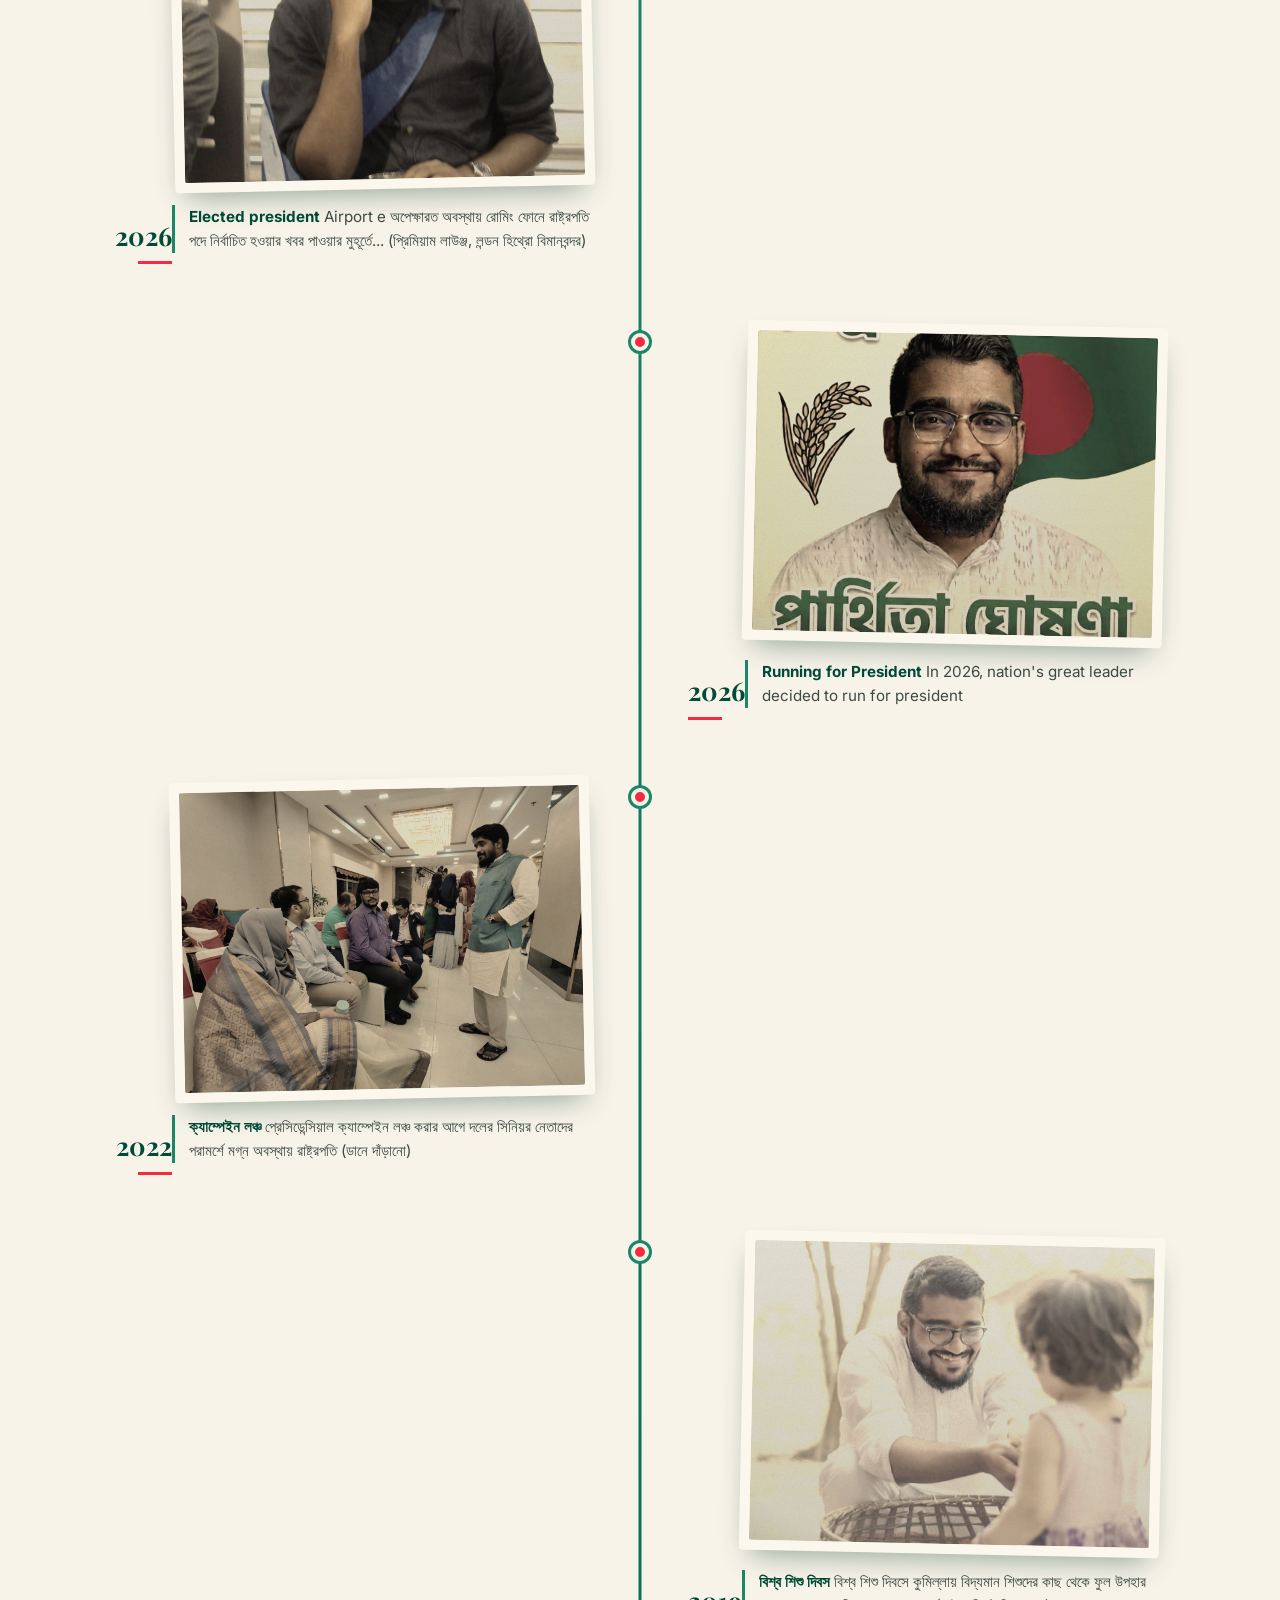
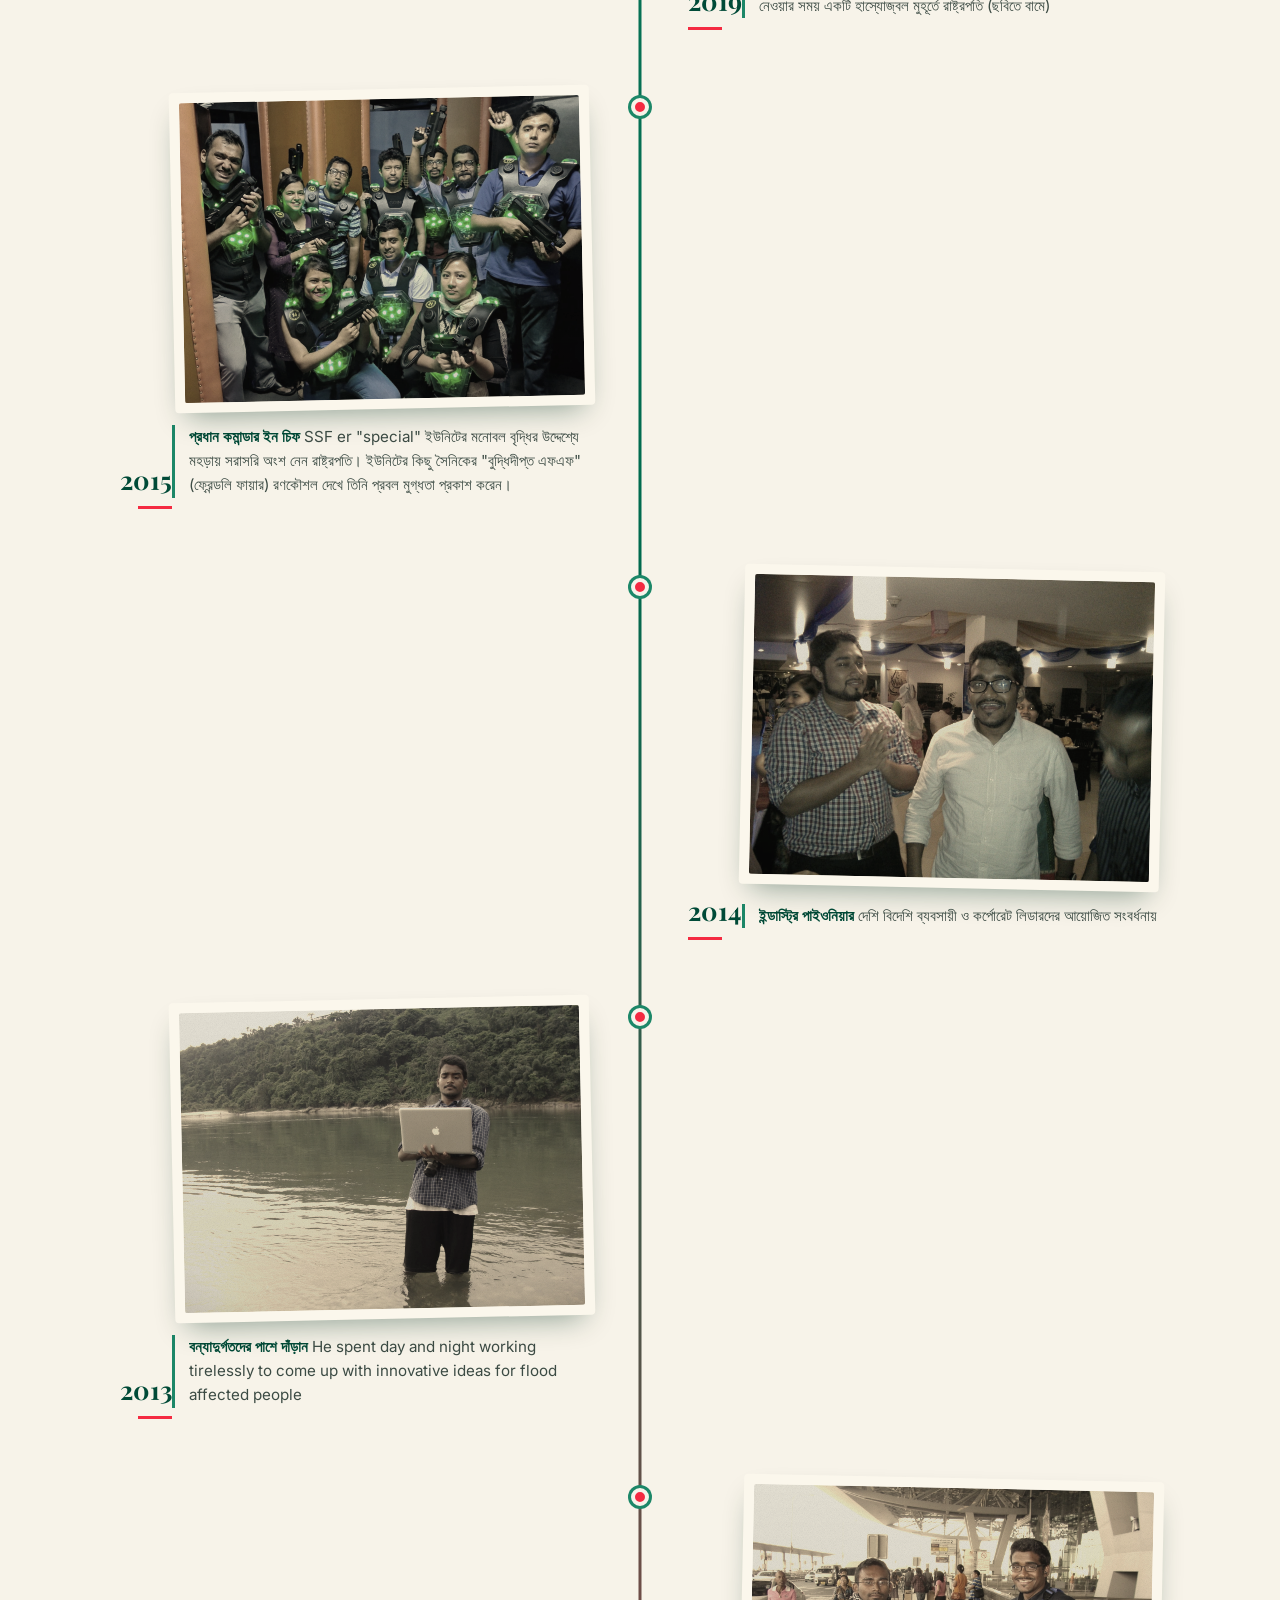
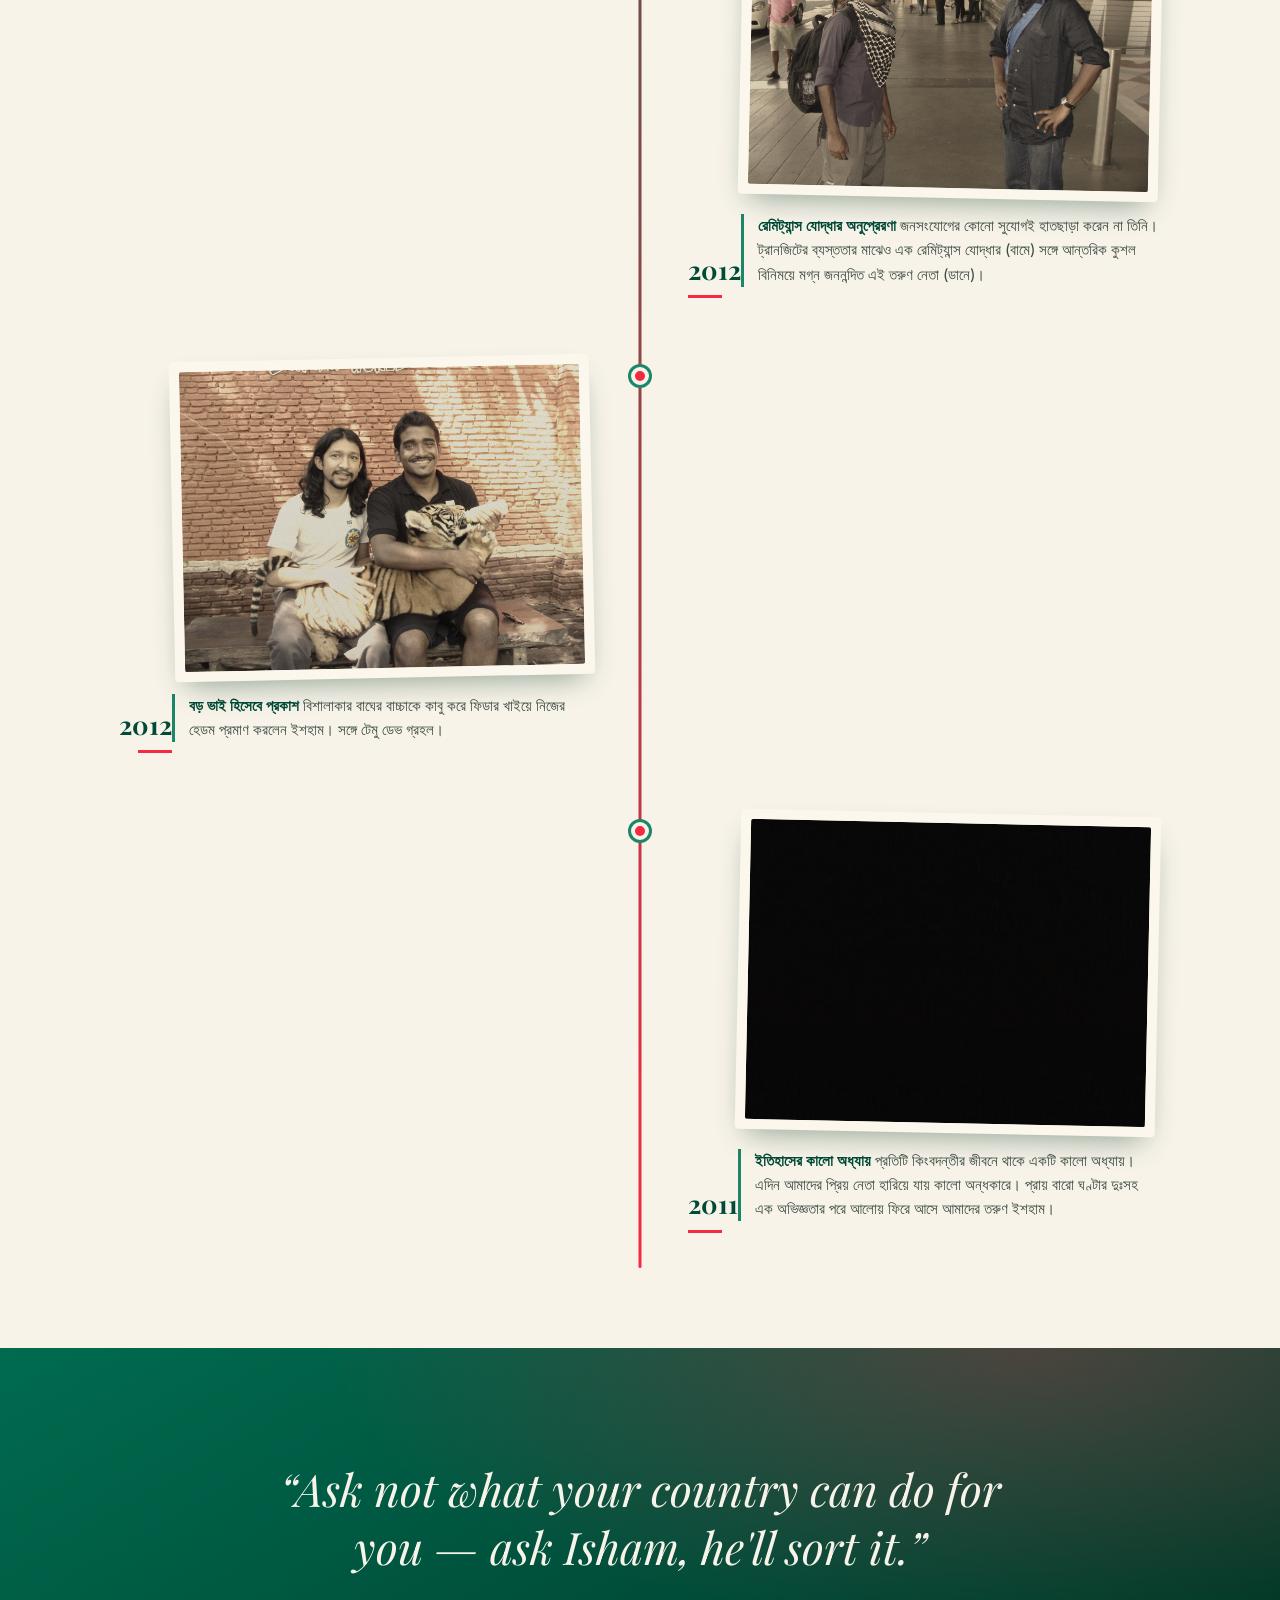
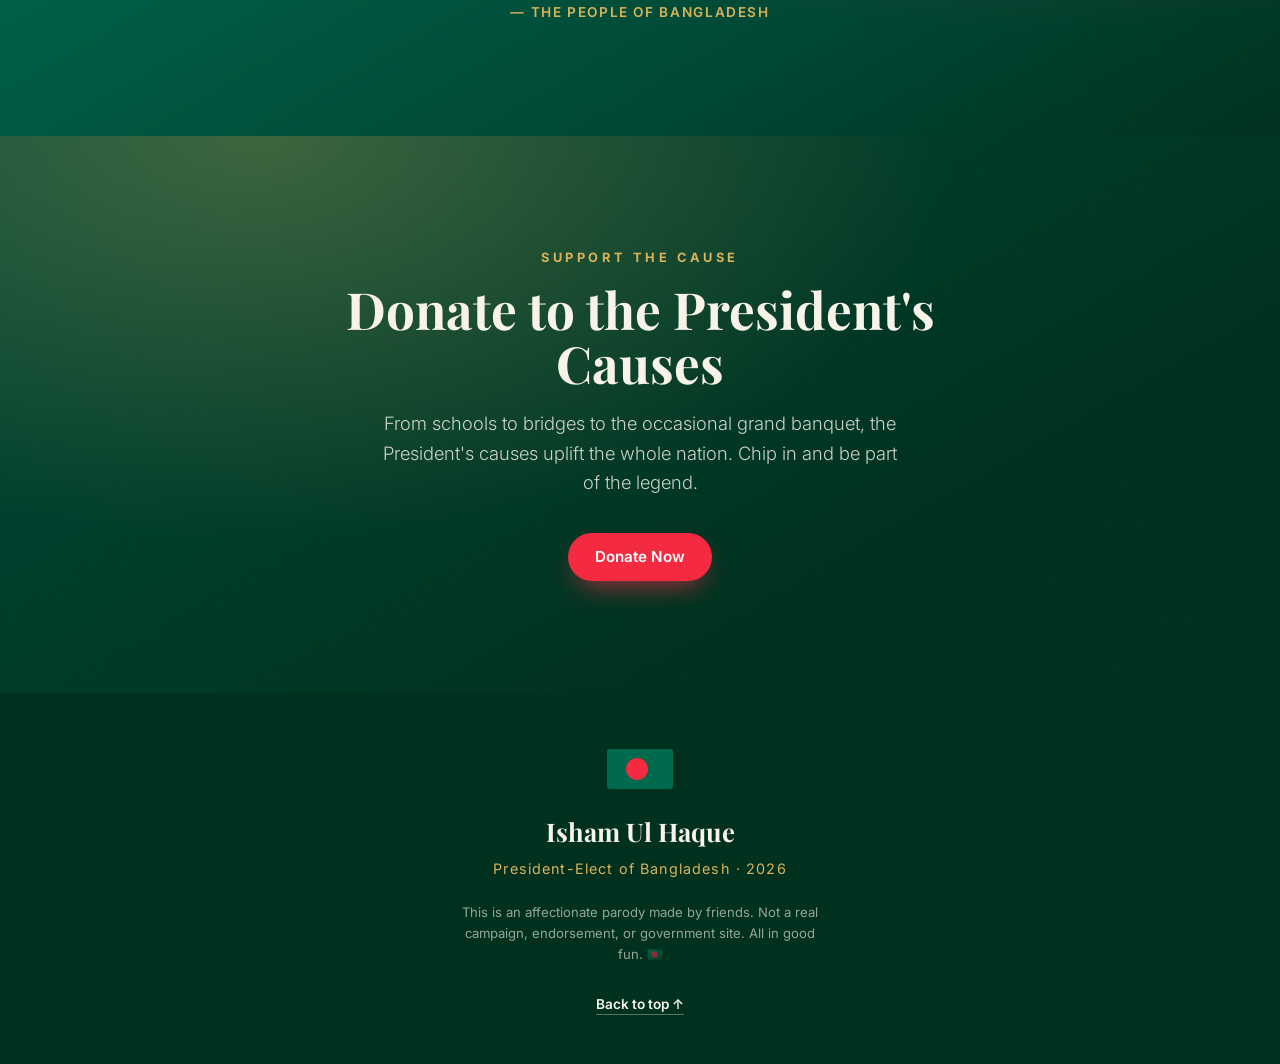
==== commit 1144945c: "Remove photo-edit links and add donation section with thank-you popup - Remove the 'Edit photos & ca" ====
--- a/index.html
+++ b/index.html
@@ -69,7 +69,6 @@
       <p class="section-head__sub">
         Scroll through the defining moments in the extraordinary life of
         Isham Ul Haque.
-        <a class="section-head__admin" href="admin.html">✎ Edit photos &amp; captions</a>
       </p>
     </div>
 
@@ -78,8 +77,7 @@
     <ol class="tl" id="tl" aria-live="polite"></ol>
 
     <p class="tl__empty" id="tl-empty" hidden>
-      No moments yet. Head to the
-      <a href="admin.html">photo &amp; caption editor</a> to add some.
+      No moments yet — check back soon.
     </p>
   </main>
 
@@ -91,6 +89,43 @@
       <cite>— The People of Bangladesh</cite>
     </blockquote>
   </section>
+
+  <!-- ===================== DONATE ===================== -->
+  <section class="donate" id="donate">
+    <div class="donate__paper" aria-hidden="true"></div>
+    <div class="donate__inner">
+      <p class="donate__eyebrow">Support the Cause</p>
+      <h2 class="donate__title">Donate to the President's Causes</h2>
+      <p class="donate__lede">
+        From schools to bridges to the occasional grand banquet, the President's
+        causes uplift the whole nation. Chip in and be part of the legend.
+      </p>
+      <button class="btn btn--primary donate__btn" type="button" id="donate-btn">
+        Donate Now
+      </button>
+    </div>
+  </section>
+
+  <!-- Donation thank-you popup -->
+  <div class="modal" id="donate-modal" role="dialog" aria-modal="true"
+       aria-labelledby="donate-modal-title" hidden>
+    <div class="modal__backdrop" data-close></div>
+    <div class="modal__dialog" role="document">
+      <button class="modal__close" type="button" aria-label="Close" data-close>×</button>
+      <span class="modal__seal" aria-hidden="true"></span>
+      <h3 class="modal__title" id="donate-modal-title">Thank You for Your Generosity</h3>
+      <p class="modal__body">
+        We're truly touched by your intention to donate to the President's causes.
+      </p>
+      <p class="modal__note">
+        However, the President is already <strong>very resourceful</strong> and
+        <strong>does not need your money</strong> — only your good prayers. 🙏
+      </p>
+      <button class="btn btn--primary modal__ok" type="button" data-close>
+        I'll Send Prayers Instead
+      </button>
+    </div>
+  </div>
 
   <!-- ===================== FOOTER ===================== -->
   <footer class="footer">
--- a/styles.css
+++ b/styles.css
@@ -520,6 +520,138 @@
   text-transform: uppercase;
   font-size: 0.85rem;
   color: var(--gold);
+}
+
+/* ============================================================
+   DONATE
+   ============================================================ */
+.donate {
+  position: relative;
+  padding: clamp(4rem, 10vw, 7rem) 1.5rem;
+  background:
+    radial-gradient(90% 120% at 20% 0%, rgba(217, 178, 90, 0.28), transparent 60%),
+    linear-gradient(150deg, var(--green-deep) 0%, var(--green-dark) 70%);
+  color: var(--cream);
+  text-align: center;
+  overflow: hidden;
+  isolation: isolate;
+}
+.donate__paper {
+  position: absolute;
+  inset: 0;
+  z-index: -1;
+  opacity: 0.09;
+  mix-blend-mode: overlay;
+  background-image: url("data:image/svg+xml,%3Csvg xmlns='http://www.w3.org/2000/svg' width='300' height='300'%3E%3Cfilter id='n'%3E%3CfeTurbulence type='fractalNoise' baseFrequency='0.9' numOctaves='4' stitchTiles='stitch'/%3E%3CfeColorMatrix type='saturate' values='0'/%3E%3C/filter%3E%3Crect width='300' height='300' filter='url(%23n)' opacity='0.5'/%3E%3C/svg%3E");
+}
+.donate__inner { max-width: 680px; margin: 0 auto; }
+.donate__eyebrow {
+  margin: 0 0 0.8rem;
+  color: var(--gold);
+  font-weight: 700;
+  letter-spacing: 0.28em;
+  text-transform: uppercase;
+  font-size: 0.8rem;
+}
+.donate__title {
+  margin: 0;
+  font-size: clamp(2rem, 5.5vw, 3.2rem);
+  font-weight: 700;
+  line-height: 1.06;
+}
+.donate__lede {
+  max-width: 48ch;
+  margin: 1.2rem auto 2.2rem;
+  color: rgba(247, 243, 233, 0.82);
+  font-size: clamp(1rem, 2vw, 1.15rem);
+  font-weight: 300;
+}
+.donate__btn { border: none; cursor: pointer; font-family: inherit; }
+
+/* ============================================================
+   MODAL / POPUP
+   ============================================================ */
+.modal {
+  position: fixed;
+  inset: 0;
+  z-index: 100;
+  display: flex;
+  align-items: center;
+  justify-content: center;
+  padding: 1.5rem;
+}
+.modal[hidden] { display: none; }
+.modal__backdrop {
+  position: absolute;
+  inset: 0;
+  background: rgba(0, 20, 12, 0.62);
+  backdrop-filter: blur(3px);
+  animation: modalFade 0.3s var(--ease);
+}
+.modal__dialog {
+  position: relative;
+  z-index: 1;
+  width: min(480px, 100%);
+  background: var(--cream);
+  color: var(--ink);
+  border-radius: 10px;
+  padding: 2.6rem 2rem 2.2rem;
+  text-align: center;
+  box-shadow: var(--shadow-lg);
+  border-top: 5px solid var(--red);
+  animation: modalPop 0.35s var(--ease);
+}
+.modal__close {
+  position: absolute;
+  top: 0.6rem;
+  right: 0.9rem;
+  background: none;
+  border: none;
+  font-size: 1.8rem;
+  line-height: 1;
+  color: var(--ink-soft);
+  cursor: pointer;
+  transition: color 0.2s var(--ease);
+}
+.modal__close:hover { color: var(--red-deep); }
+.modal__seal {
+  display: block;
+  width: 42px;
+  height: 42px;
+  margin: 0 auto 1rem;
+  border-radius: 50%;
+  background: var(--red);
+  box-shadow: 0 0 0 5px rgba(0, 106, 78, 0.18), inset 0 0 10px rgba(0,0,0,0.3);
+}
+.modal__title {
+  margin: 0 0 0.9rem;
+  font-family: "Playfair Display", Georgia, serif;
+  font-size: clamp(1.4rem, 4vw, 1.9rem);
+  color: var(--green-deep);
+}
+.modal__body {
+  margin: 0 0 1rem;
+  color: var(--ink-soft);
+  font-size: 1.02rem;
+}
+.modal__note {
+  margin: 0 0 1.8rem;
+  font-size: 1.08rem;
+  line-height: 1.5;
+}
+.modal__note strong { color: var(--red-deep); }
+.modal__ok { border: none; cursor: pointer; font-family: inherit; }
+
+@keyframes modalFade {
+  from { opacity: 0; }
+  to { opacity: 1; }
+}
+@keyframes modalPop {
+  from { opacity: 0; transform: translateY(16px) scale(0.96); }
+  to { opacity: 1; transform: none; }
+}
+@media (prefers-reduced-motion: reduce) {
+  .modal__backdrop, .modal__dialog { animation: none; }
 }
 
 /* ============================================================
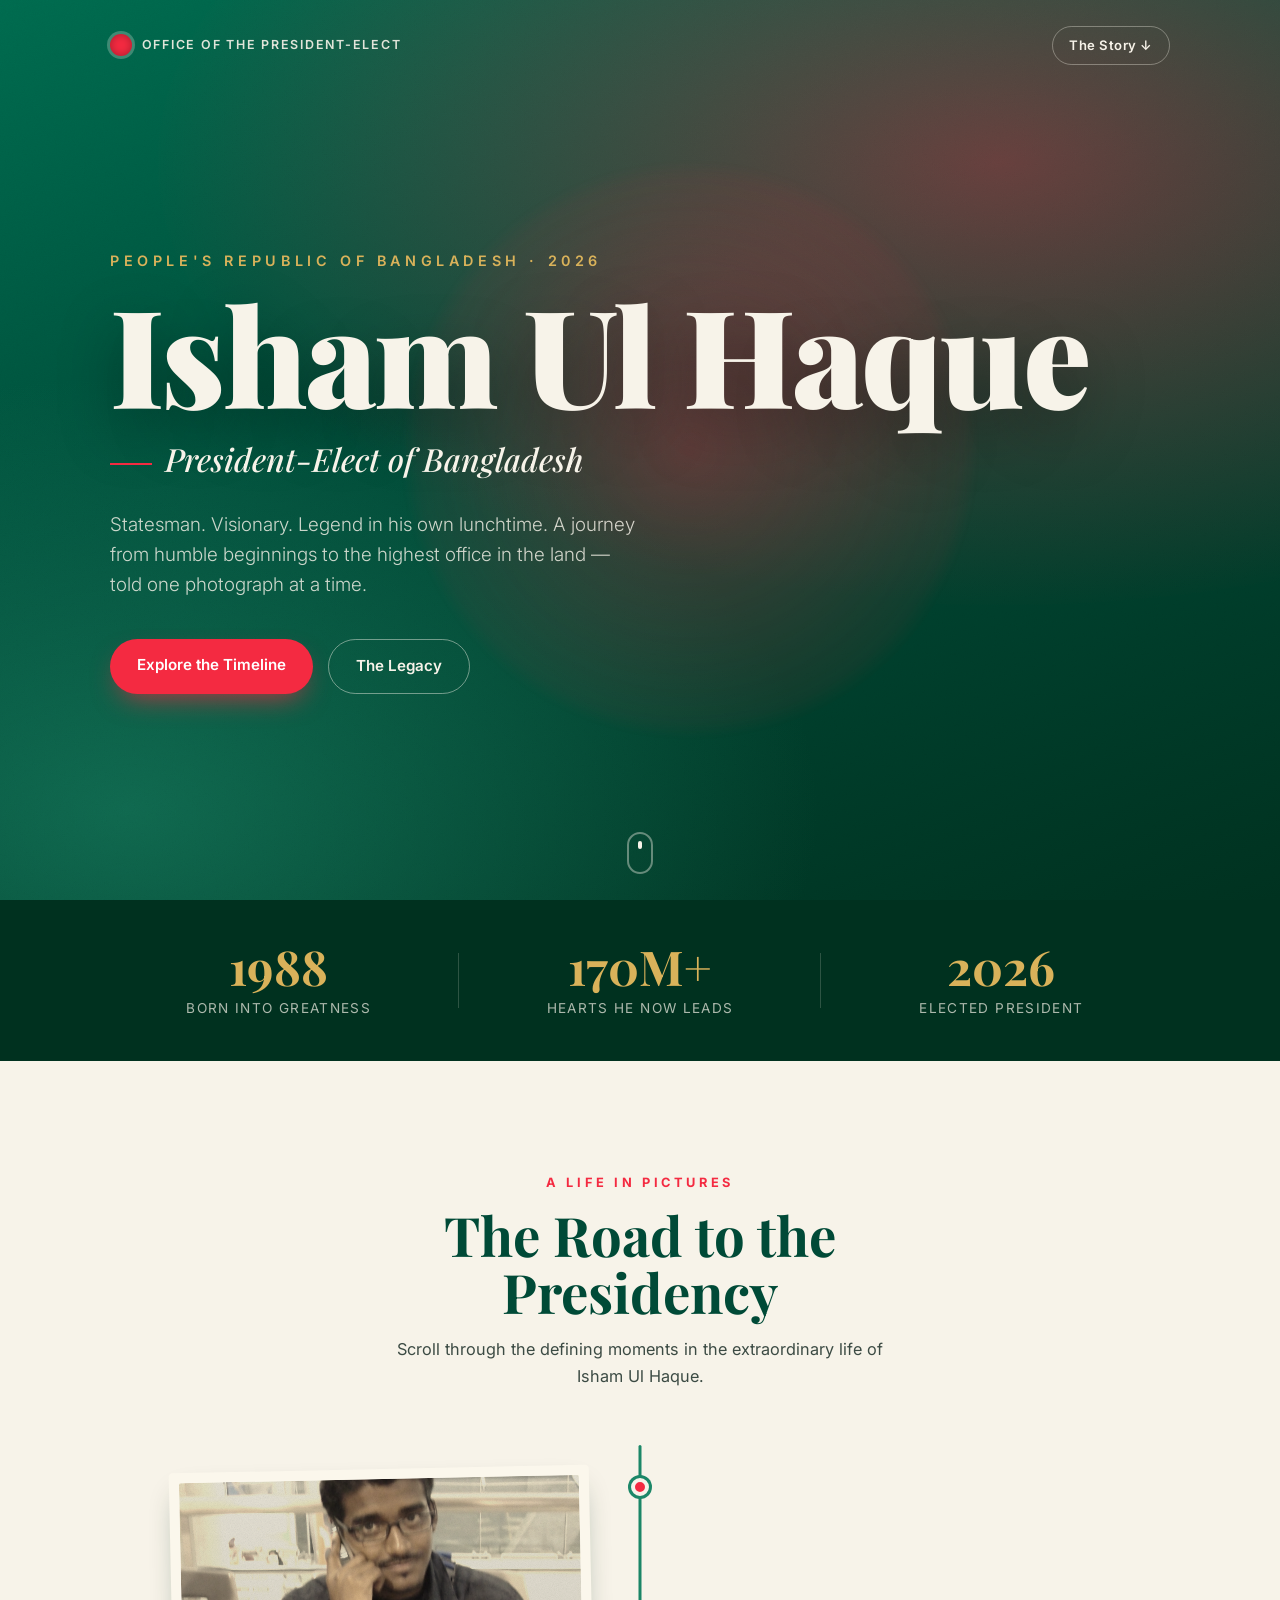
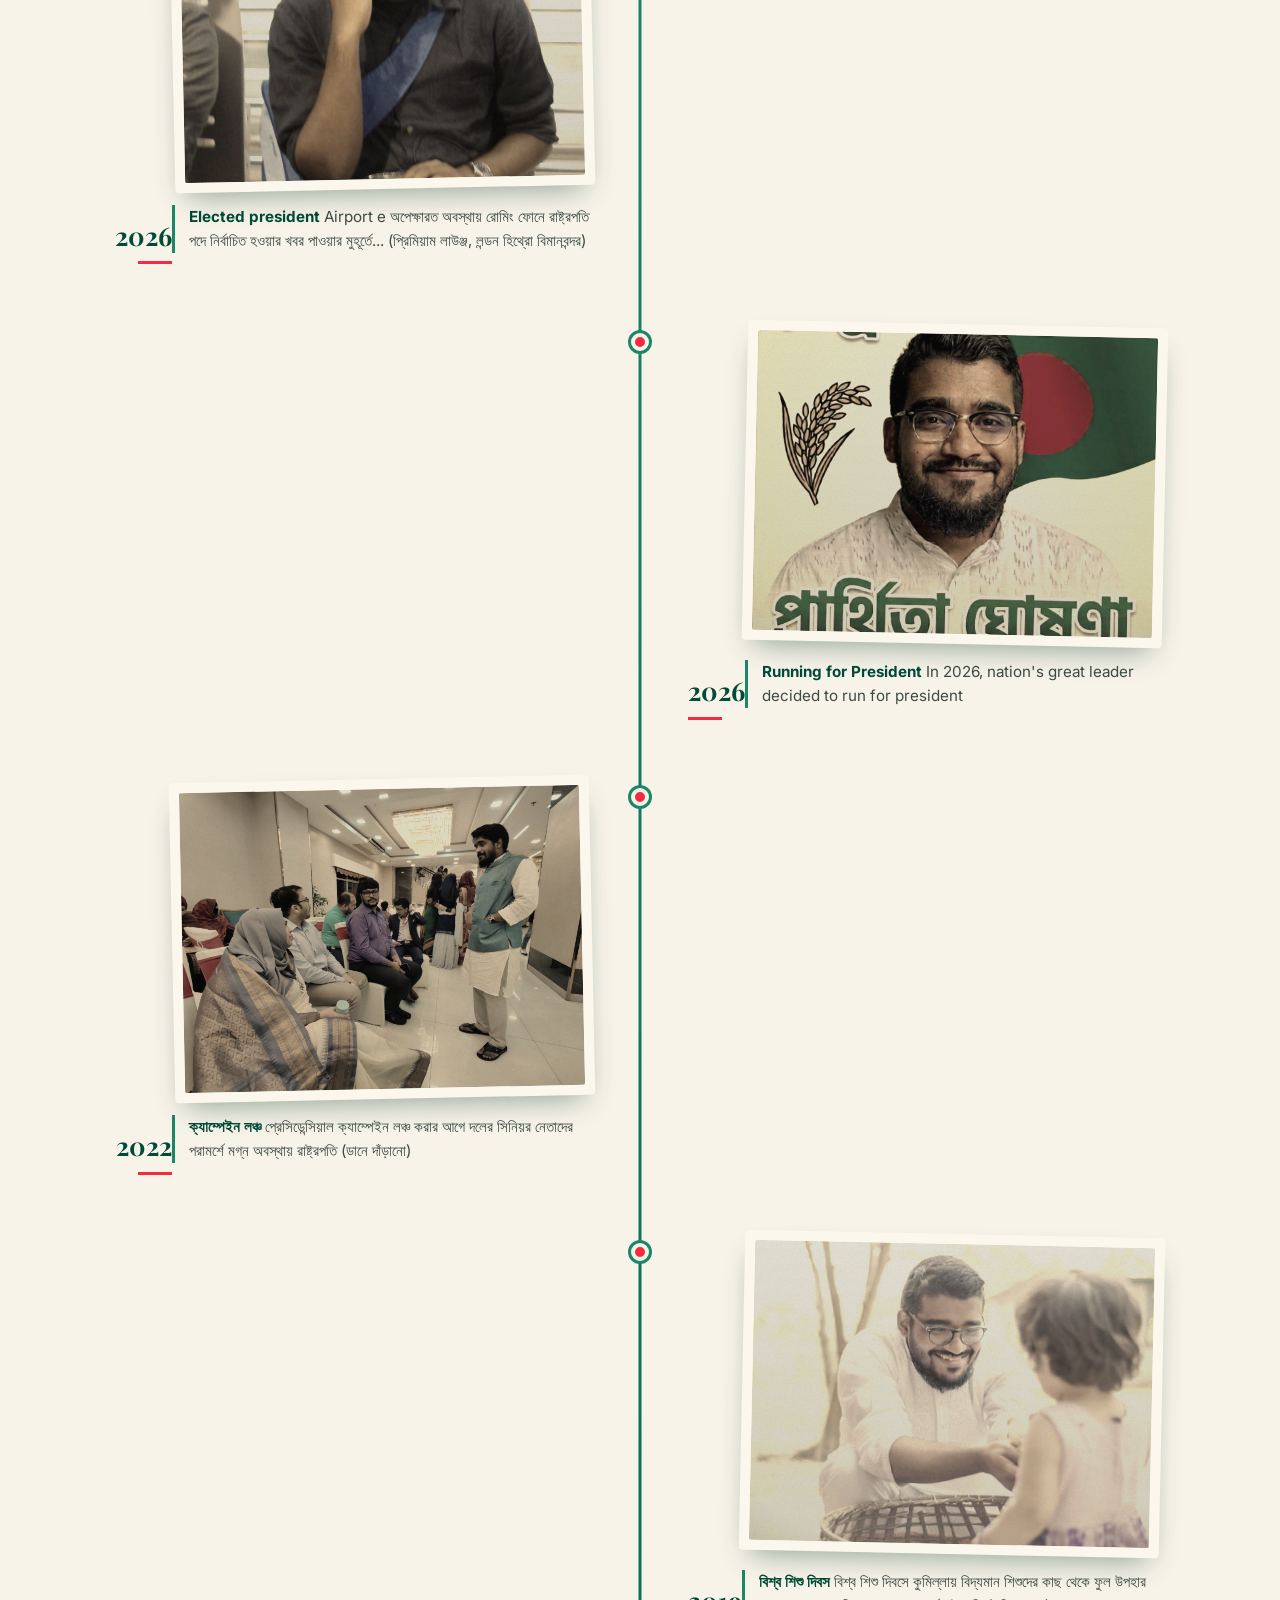
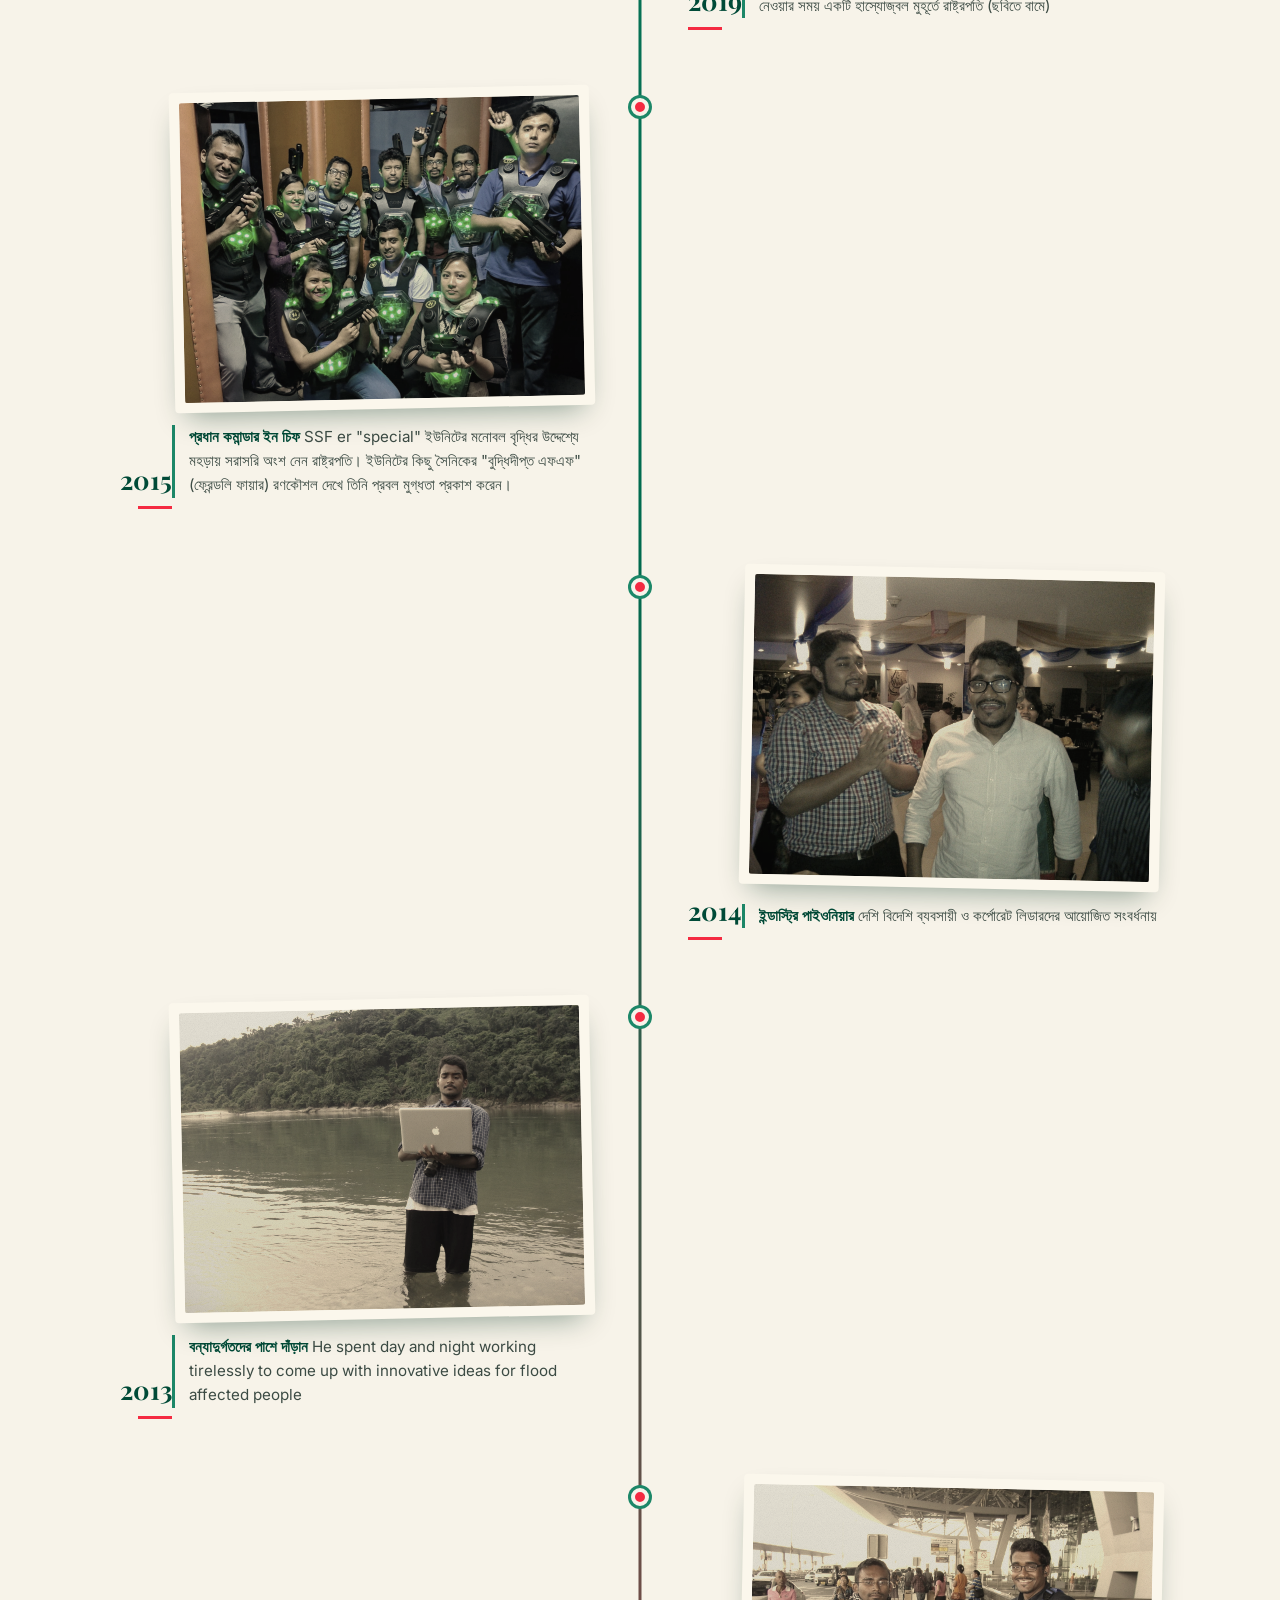
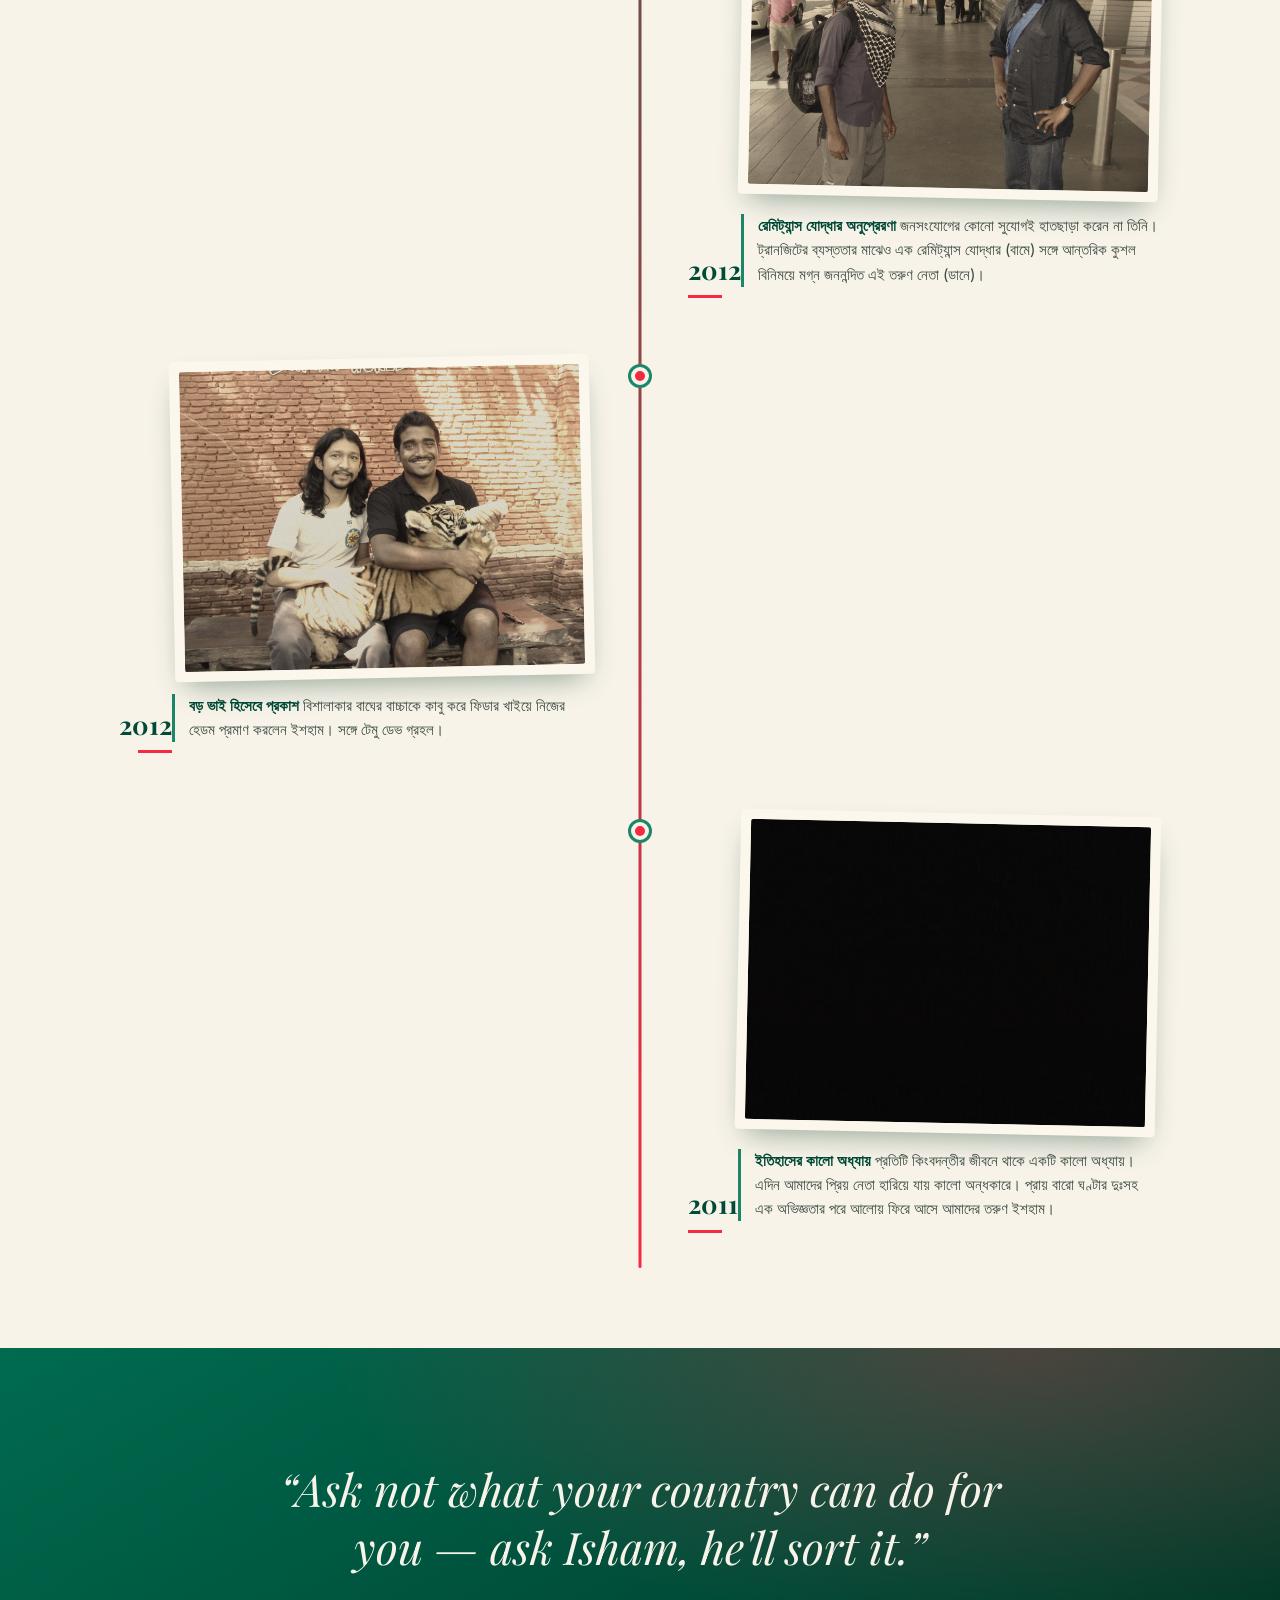
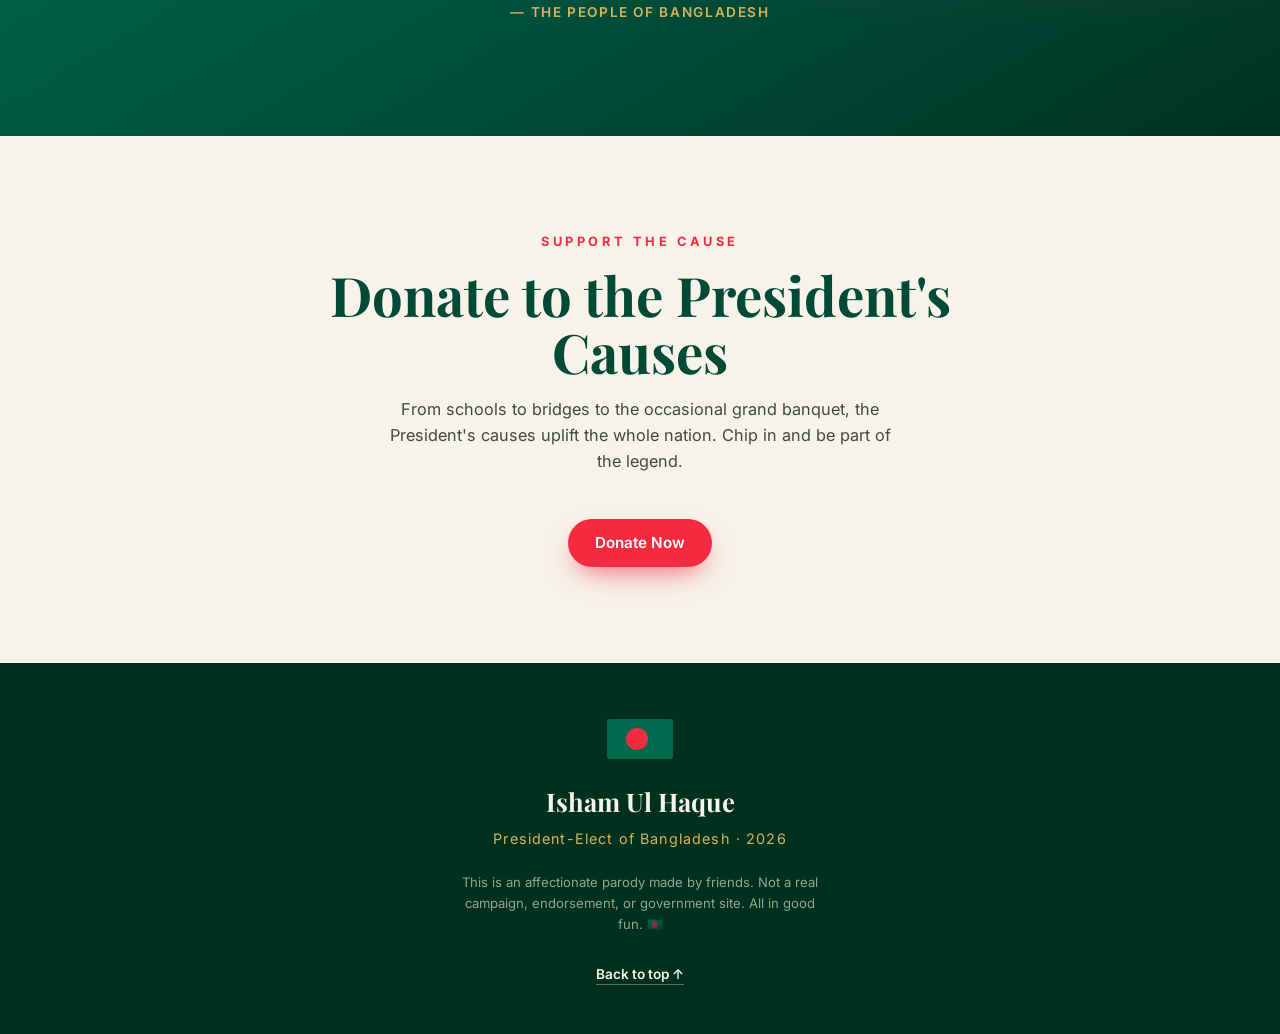
==== commit 7e4d6e82: "Make donation a collapsible reveal and align styling with site - Replace the modal popup with an inl" ====
--- a/index.html
+++ b/index.html
@@ -92,40 +92,40 @@
 
   <!-- ===================== DONATE ===================== -->
   <section class="donate" id="donate">
-    <div class="donate__paper" aria-hidden="true"></div>
-    <div class="donate__inner">
-      <p class="donate__eyebrow">Support the Cause</p>
-      <h2 class="donate__title">Donate to the President's Causes</h2>
-      <p class="donate__lede">
+    <div class="section-head">
+      <p class="section-head__eyebrow">Support the Cause</p>
+      <h2 class="section-head__title">Donate to the President's Causes</h2>
+      <p class="section-head__sub">
         From schools to bridges to the occasional grand banquet, the President's
         causes uplift the whole nation. Chip in and be part of the legend.
       </p>
-      <button class="btn btn--primary donate__btn" type="button" id="donate-btn">
+    </div>
+
+    <div class="donate__action">
+      <button class="btn btn--primary donate__btn" type="button" id="donate-btn"
+              aria-expanded="false" aria-controls="donate-panel">
         Donate Now
       </button>
     </div>
+
+    <!-- Collapsible thank-you panel, revealed on click -->
+    <div class="donate__panel" id="donate-panel" role="region"
+         aria-labelledby="donate-btn" hidden>
+      <div class="donate__panel-clip">
+        <div class="donate__card">
+          <span class="donate__seal" aria-hidden="true"></span>
+          <h3 class="donate__card-title">Thank You for Your Generosity</h3>
+          <p class="donate__card-body">
+            We're truly touched by your intention to donate to the President's causes.
+          </p>
+          <p class="donate__card-note">
+            However, the President is already <strong>very resourceful</strong> and
+            <strong>does not need your money</strong> — only your good prayers. 🙏
+          </p>
+        </div>
+      </div>
+    </div>
   </section>
-
-  <!-- Donation thank-you popup -->
-  <div class="modal" id="donate-modal" role="dialog" aria-modal="true"
-       aria-labelledby="donate-modal-title" hidden>
-    <div class="modal__backdrop" data-close></div>
-    <div class="modal__dialog" role="document">
-      <button class="modal__close" type="button" aria-label="Close" data-close>×</button>
-      <span class="modal__seal" aria-hidden="true"></span>
-      <h3 class="modal__title" id="donate-modal-title">Thank You for Your Generosity</h3>
-      <p class="modal__body">
-        We're truly touched by your intention to donate to the President's causes.
-      </p>
-      <p class="modal__note">
-        However, the President is already <strong>very resourceful</strong> and
-        <strong>does not need your money</strong> — only your good prayers. 🙏
-      </p>
-      <button class="btn btn--primary modal__ok" type="button" data-close>
-        I'll Send Prayers Instead
-      </button>
-    </div>
-  </div>
 
   <!-- ===================== FOOTER ===================== -->
   <footer class="footer">
--- a/styles.css
+++ b/styles.css
@@ -526,132 +526,81 @@
    DONATE
    ============================================================ */
 .donate {
-  position: relative;
-  padding: clamp(4rem, 10vw, 7rem) 1.5rem;
-  background:
-    radial-gradient(90% 120% at 20% 0%, rgba(217, 178, 90, 0.28), transparent 60%),
-    linear-gradient(150deg, var(--green-deep) 0%, var(--green-dark) 70%);
-  color: var(--cream);
+  max-width: var(--maxw);
+  margin: 0 auto;
+  padding: 0 clamp(1.2rem, 4vw, 2.5rem) clamp(3.5rem, 8vw, 6rem);
   text-align: center;
+}
+
+.donate__action { margin-top: 1.8rem; }
+
+.donate__btn {
+  border: none;
+  cursor: pointer;
+  font-family: inherit;
+}
+
+/* Collapsible thank-you panel — animated with the grid-rows 0fr→1fr trick */
+.donate__panel {
+  display: grid;
+  grid-template-rows: 0fr;
+  transition: grid-template-rows 0.5s var(--ease);
+}
+.donate__panel.is-open { grid-template-rows: 1fr; }
+/* `hidden` is toggled by JS as a no-transition fallback for no-JS clients */
+.donate__panel[hidden] { display: none; }
+
+.donate__panel-clip {
+  min-height: 0;
   overflow: hidden;
-  isolation: isolate;
-}
-.donate__paper {
-  position: absolute;
-  inset: 0;
-  z-index: -1;
-  opacity: 0.09;
-  mix-blend-mode: overlay;
-  background-image: url("data:image/svg+xml,%3Csvg xmlns='http://www.w3.org/2000/svg' width='300' height='300'%3E%3Cfilter id='n'%3E%3CfeTurbulence type='fractalNoise' baseFrequency='0.9' numOctaves='4' stitchTiles='stitch'/%3E%3CfeColorMatrix type='saturate' values='0'/%3E%3C/filter%3E%3Crect width='300' height='300' filter='url(%23n)' opacity='0.5'/%3E%3C/svg%3E");
-}
-.donate__inner { max-width: 680px; margin: 0 auto; }
-.donate__eyebrow {
-  margin: 0 0 0.8rem;
-  color: var(--gold);
-  font-weight: 700;
-  letter-spacing: 0.28em;
-  text-transform: uppercase;
-  font-size: 0.8rem;
-}
-.donate__title {
-  margin: 0;
-  font-size: clamp(2rem, 5.5vw, 3.2rem);
-  font-weight: 700;
-  line-height: 1.06;
-}
-.donate__lede {
-  max-width: 48ch;
-  margin: 1.2rem auto 2.2rem;
-  color: rgba(247, 243, 233, 0.82);
-  font-size: clamp(1rem, 2vw, 1.15rem);
-  font-weight: 300;
-}
-.donate__btn { border: none; cursor: pointer; font-family: inherit; }
-
-/* ============================================================
-   MODAL / POPUP
-   ============================================================ */
-.modal {
-  position: fixed;
-  inset: 0;
-  z-index: 100;
-  display: flex;
-  align-items: center;
-  justify-content: center;
-  padding: 1.5rem;
-}
-.modal[hidden] { display: none; }
-.modal__backdrop {
-  position: absolute;
-  inset: 0;
-  background: rgba(0, 20, 12, 0.62);
-  backdrop-filter: blur(3px);
-  animation: modalFade 0.3s var(--ease);
-}
-.modal__dialog {
-  position: relative;
-  z-index: 1;
-  width: min(480px, 100%);
-  background: var(--cream);
-  color: var(--ink);
-  border-radius: 10px;
-  padding: 2.6rem 2rem 2.2rem;
-  text-align: center;
-  box-shadow: var(--shadow-lg);
+}
+
+.donate__card {
+  max-width: 620px;
+  margin: 1.8rem auto 0;
+  padding: 2.4rem 1.8rem 2.2rem;
+  background: #fbf7ec;
   border-top: 5px solid var(--red);
-  animation: modalPop 0.35s var(--ease);
-}
-.modal__close {
-  position: absolute;
-  top: 0.6rem;
-  right: 0.9rem;
-  background: none;
-  border: none;
-  font-size: 1.8rem;
-  line-height: 1;
-  color: var(--ink-soft);
-  cursor: pointer;
-  transition: color 0.2s var(--ease);
-}
-.modal__close:hover { color: var(--red-deep); }
-.modal__seal {
+  border-radius: 6px;
+  box-shadow: var(--shadow-md);
+  opacity: 0;
+  transform: translateY(-8px);
+  transition: opacity 0.45s var(--ease), transform 0.45s var(--ease);
+}
+.donate__panel.is-open .donate__card { opacity: 1; transform: none; }
+
+.donate__seal {
   display: block;
-  width: 42px;
-  height: 42px;
+  width: 44px;
+  height: 44px;
   margin: 0 auto 1rem;
   border-radius: 50%;
   background: var(--red);
-  box-shadow: 0 0 0 5px rgba(0, 106, 78, 0.18), inset 0 0 10px rgba(0,0,0,0.3);
-}
-.modal__title {
+  box-shadow: 0 0 0 5px rgba(0, 106, 78, 0.18), inset 0 0 10px rgba(0, 0, 0, 0.3);
+}
+.donate__card-title {
   margin: 0 0 0.9rem;
   font-family: "Playfair Display", Georgia, serif;
   font-size: clamp(1.4rem, 4vw, 1.9rem);
   color: var(--green-deep);
 }
-.modal__body {
-  margin: 0 0 1rem;
+.donate__card-body {
+  margin: 0 auto 1rem;
+  max-width: 46ch;
   color: var(--ink-soft);
   font-size: 1.02rem;
 }
-.modal__note {
-  margin: 0 0 1.8rem;
+.donate__card-note {
+  margin: 0 auto;
+  max-width: 46ch;
   font-size: 1.08rem;
-  line-height: 1.5;
-}
-.modal__note strong { color: var(--red-deep); }
-.modal__ok { border: none; cursor: pointer; font-family: inherit; }
-
-@keyframes modalFade {
-  from { opacity: 0; }
-  to { opacity: 1; }
-}
-@keyframes modalPop {
-  from { opacity: 0; transform: translateY(16px) scale(0.96); }
-  to { opacity: 1; transform: none; }
-}
+  line-height: 1.55;
+}
+.donate__card-note strong { color: var(--red-deep); }
+
 @media (prefers-reduced-motion: reduce) {
-  .modal__backdrop, .modal__dialog { animation: none; }
+  .donate__panel,
+  .donate__card { transition: none; }
 }
 
 /* ============================================================
